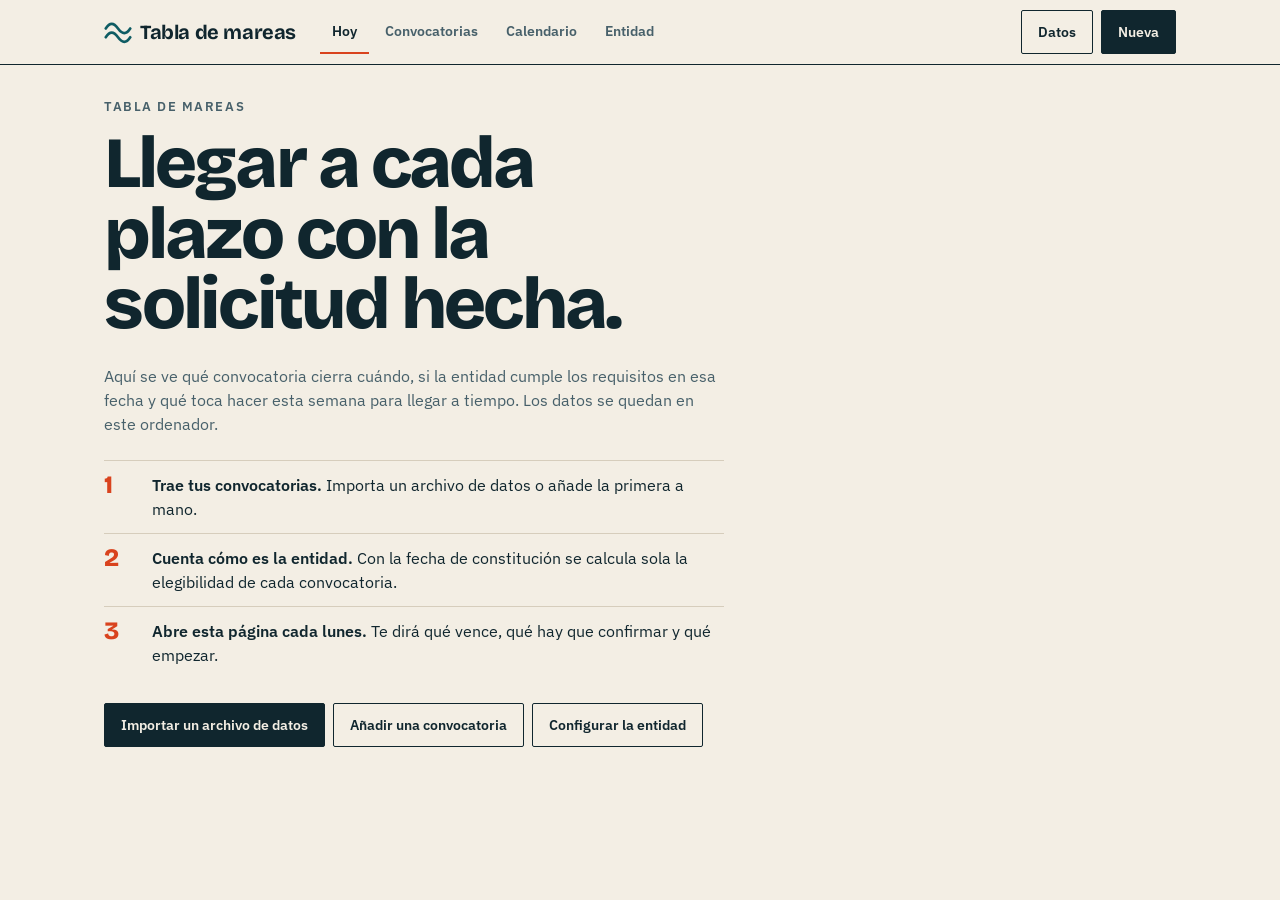
==== index.html @ 4387c2e4 "Tabla de mareas: radar y preparación de convocatorias App de un solo archivo, sin conexión y con dat" ====
<!doctype html>
<html lang="es">
<head>
<meta charset="utf-8">
<meta name="viewport" content="width=device-width, initial-scale=1">
<meta name="color-scheme" content="light dark">
<title>Tabla de mareas · convocatorias</title>
<meta name="description" content="Radar y preparación de convocatorias. Funciona sin conexión y guarda los datos en este ordenador.">
<link rel="icon" href="data:image/svg+xml,%3Csvg xmlns='http://www.w3.org/2000/svg' viewBox='0 0 32 32'%3E%3Crect width='32' height='32' fill='%230e5c63'/%3E%3Cpath d='M3 18c4-8 8-8 13 0s9 8 13 0' fill='none' stroke='%23f3eee4' stroke-width='3.5' stroke-linecap='round'/%3E%3C/svg%3E">
<style>
@font-face{font-family:"Bricolage Grotesque";font-style:normal;font-weight:200 800;font-display:swap;src:url([data-uri]) format("woff2-variations");}
@font-face{font-family:"IBM Plex Sans";font-style:normal;font-weight:400;font-display:swap;src:url([data-uri]) format("woff2");}
@font-face{font-family:"IBM Plex Sans";font-style:normal;font-weight:600;font-display:swap;src:url([data-uri]) format("woff2");}
/* Tabla de mareas — sistema visual
   Idea: un almanaque náutico. Papel cálido, tinta marina, filetes finos,
   cifras grandes y un único acento de señal para lo urgente. */

:root {
  --papel: #f3eee4;
  --superficie: #fbf8f2;
  --tinta: #10262e;
  --tinta-2: #47606a;
  --filete: #d6cdbc;
  --mar: #0e5c63;
  --mar-suave: #d3e5e1;
  --senal: #d9431e;
  --senal-tinta: #b0320f;
  --senal-suave: #f8ddd3;
  --ok: #1d6b45;

  --f-titulo: "Bricolage Grotesque", "Arial Narrow", system-ui, sans-serif;
  --f-texto: "IBM Plex Sans", system-ui, -apple-system, "Segoe UI", sans-serif;

  /* escala modular 1,25 */
  --t-1: 0.8rem;
  --t0: 1rem;
  --t1: 1.25rem;
  --t2: 1.563rem;
  --t3: 1.953rem;
  --t4: 2.441rem;

  /* espaciado en base 4 */
  --e1: 4px; --e2: 8px; --e3: 12px; --e4: 16px; --e5: 24px; --e6: 32px; --e7: 48px; --e8: 64px;
  --radio: 2px;
  --ancho: 1120px;
}

@media (prefers-color-scheme: dark) {
  :root {
    --papel: #0b1a20;
    --superficie: #11252c;
    --tinta: #ede7da;
    --tinta-2: #9db0b5;
    --filete: #25414a;
    --mar: #62c6bf;
    --mar-suave: #163a40;
    --senal: #ff7a52;
    --senal-tinta: #ff9374;
    --senal-suave: #44201a;
    --ok: #7fd3a4;
  }
}

*, *::before, *::after { box-sizing: border-box; }
html { -webkit-text-size-adjust: 100%; }
body {
  margin: 0;
  background: var(--papel);
  color: var(--tinta);
  font: 400 var(--t0)/1.5 var(--f-texto);
  font-variant-numeric: tabular-nums;
}
h1, h2, h3, p, ul, ol, dl, dd, figure { margin: 0; }
ul, ol { padding: 0; list-style: none; }
a { color: inherit; }
button, input, select, textarea { font: inherit; color: inherit; }
:focus-visible { outline: 2px solid var(--mar); outline-offset: 2px; }
[hidden] { display: none !important; }
.sr { position: absolute; width: 1px; height: 1px; overflow: hidden; clip-path: inset(50%); white-space: nowrap; }

.skip { position: absolute; left: -999px; top: 0; background: var(--tinta); color: var(--papel); padding: var(--e2) var(--e4); z-index: 10; }
.skip:focus { left: var(--e2); top: var(--e2); }

/* ───── Cabecera ───── */
.top {
  position: sticky; top: 0; z-index: 5;
  background: var(--papel);
  border-bottom: 1px solid var(--tinta);
}
.top-in {
  max-width: var(--ancho); margin: 0 auto; padding: 0 var(--e5);
  display: flex; align-items: center; gap: var(--e5); min-height: 64px;
}
.marca { display: flex; align-items: center; gap: var(--e2); text-decoration: none; font: 700 var(--t1)/1 var(--f-titulo); letter-spacing: -0.02em; white-space: nowrap; }
.marca svg { width: 28px; height: 28px; color: var(--mar); flex: none; }
.top nav { display: flex; gap: var(--e1); flex: 1; overflow-x: auto; scrollbar-width: none; }
.top nav::-webkit-scrollbar { display: none; }
.top nav a {
  text-decoration: none; padding: 0 var(--e3); min-height: 44px; display: flex; align-items: center;
  font-weight: 600; font-size: 0.9rem; color: var(--tinta-2); border-bottom: 3px solid transparent; margin-bottom: -1px; white-space: nowrap;
}
.top nav a:hover { color: var(--tinta); }
.top nav a[aria-current="page"] { color: var(--tinta); border-bottom-color: var(--senal); }
.acciones { display: flex; gap: var(--e2); }

.btn {
  min-height: 44px; padding: 0 var(--e4); border: 1px solid var(--tinta); border-radius: var(--radio);
  background: transparent; font-weight: 600; font-size: 0.9rem; cursor: pointer; white-space: nowrap;
  display: inline-flex; align-items: center; justify-content: center; gap: var(--e2); text-decoration: none;
}
.btn:active { transform: translateY(1px); }
.btn.primario { background: var(--tinta); color: var(--papel); }
.btn.peligro { border-color: var(--senal-tinta); color: var(--senal-tinta); }
@media (hover: hover) {
  .btn:hover { background: var(--tinta); color: var(--papel); }
  .btn.primario:hover { background: var(--mar); border-color: var(--mar); color: var(--papel); }
  .btn.peligro:hover { background: var(--senal-tinta); color: var(--papel); }
  .btn.enlace:hover { background: none; color: var(--mar); }
}
.btn.mini { min-height: 36px; padding: 0 var(--e3); font-size: var(--t-1); }
.btn.enlace { border: 0; padding: 0; min-height: 0; text-decoration: underline; text-underline-offset: 3px; font-weight: 600; }

main { max-width: var(--ancho); margin: 0 auto; padding: var(--e6) var(--e5) var(--e8); }
main:focus { outline: none; }

.ante { font-size: var(--t-1); font-weight: 600; text-transform: uppercase; letter-spacing: 0.12em; color: var(--tinta-2); }
.titulo-vista { font: 800 var(--t4)/1.05 var(--f-titulo); letter-spacing: -0.03em; }
.cab-vista { display: flex; align-items: end; justify-content: space-between; gap: var(--e5); flex-wrap: wrap; margin-bottom: var(--e5); }
.sub { color: var(--tinta-2); max-width: 62ch; }
.seccion { margin-top: var(--e7); }
.seccion > h2 {
  font: 700 var(--t1)/1.2 var(--f-titulo); letter-spacing: -0.01em;
  padding-bottom: var(--e2); border-bottom: 1px solid var(--tinta); margin-bottom: var(--e4);
  display: flex; justify-content: space-between; align-items: baseline; gap: var(--e4);
}
.seccion > h2 small { font: 400 var(--t-1)/1.2 var(--f-texto); color: var(--tinta-2); letter-spacing: 0; }

/* ───── Hoy: el próximo plazo manda ───── */
.proximo {
  display: grid; grid-template-columns: auto 1fr; gap: var(--e6); align-items: end;
  padding-bottom: var(--e6); border-bottom: 1px solid var(--tinta);
}
.proximo .cifra {
  font: 800 clamp(6.5rem, 22vw, 15rem)/0.78 var(--f-titulo); letter-spacing: -0.06em; color: var(--senal);
  margin-left: -0.04em;
}
.proximo .cifra small { display: block; font: 600 var(--t-1)/1 var(--f-texto); letter-spacing: 0.12em; text-transform: uppercase; color: var(--tinta); margin: var(--e4) 0 0 0.3em; }
.proximo h1 { font: 700 var(--t3)/1.1 var(--f-titulo); letter-spacing: -0.025em; margin: var(--e2) 0 var(--e3); max-width: 22ch; text-wrap: balance; }
.proximo .datos { display: flex; flex-wrap: wrap; gap: var(--e2) var(--e5); color: var(--tinta-2); margin-bottom: var(--e4); }
.proximo .datos b { color: var(--tinta); font-weight: 600; }

.cifras { display: grid; grid-template-columns: repeat(4, 1fr); border-bottom: 1px solid var(--filete); }
.cifras div { padding: var(--e4) var(--e4) var(--e4) 0; border-left: 1px solid var(--filete); padding-left: var(--e4); }
.cifras div:first-child { border-left: 0; padding-left: 0; }
.cifras dt { font-size: var(--t-1); font-weight: 600; text-transform: uppercase; letter-spacing: 0.1em; color: var(--tinta-2); }
.cifras dd { font: 700 var(--t3)/1.1 var(--f-titulo); letter-spacing: -0.02em; margin-top: var(--e1); }
.cifras dd small { font: 400 var(--t-1)/1 var(--f-texto); color: var(--tinta-2); letter-spacing: 0; }

/* agenda */
.agenda li { display: grid; grid-template-columns: 88px 1fr auto; gap: var(--e4); align-items: center; padding: var(--e3) 0; border-bottom: 1px solid var(--filete); }
.agenda .cuando { font-weight: 600; font-size: 0.9rem; }
.agenda .cuando small { display: block; font-weight: 400; font-size: var(--t-1); color: var(--tinta-2); }
.agenda .que strong { display: block; font-weight: 600; }
.agenda .que span { color: var(--tinta-2); font-size: 0.9rem; }
.agenda li.urgente .cuando, .agenda li.urgente .que strong { color: var(--senal-tinta); }
.agenda label.hecho { display: flex; align-items: center; gap: var(--e2); min-height: 44px; cursor: pointer; font-size: var(--t-1); color: var(--tinta-2); }
.vacio { padding: var(--e5) 0; color: var(--tinta-2); border-bottom: 1px solid var(--filete); }

input[type="checkbox"] { width: 20px; height: 20px; accent-color: var(--mar); flex: none; margin: 0; }

/* ───── Lista de convocatorias ───── */
.filtros { display: flex; flex-wrap: wrap; gap: var(--e2); align-items: center; margin-bottom: var(--e4); }
.pestanas { display: flex; flex-wrap: wrap; border: 1px solid var(--tinta); border-radius: var(--radio); overflow: hidden; }
.pestanas button { border: 0; border-left: 1px solid var(--tinta); background: transparent; min-height: 44px; padding: 0 var(--e3); font-weight: 600; font-size: 0.9rem; cursor: pointer; }
.pestanas button:first-child { border-left: 0; }
.pestanas button[aria-pressed="true"] { background: var(--tinta); color: var(--papel); }
.pestanas button span { font-weight: 400; opacity: 0.7; margin-left: var(--e1); }
.campo, select, input[type="text"], input[type="search"], input[type="date"], input[type="number"], input[type="url"], textarea {
  min-height: 44px; padding: var(--e2) var(--e3); border: 1px solid var(--tinta-2); border-radius: var(--radio);
  background: var(--superficie); width: 100%;
}
textarea { min-height: 120px; resize: vertical; line-height: 1.5; }
.filtros select, .filtros input { width: auto; flex: 0 1 200px; }
.filtros input[type="search"] { flex: 1 1 200px; }

.lista > li {
  display: grid; grid-template-columns: minmax(0, 1fr) auto 168px; gap: var(--e4); align-items: center;
  border-bottom: 1px solid var(--filete); padding: var(--e3) 0;
}
.lista > li:first-child { border-top: 1px solid var(--tinta); }
.lista .abrir { all: unset; box-sizing: border-box; cursor: pointer; display: grid; grid-template-columns: 96px minmax(0, 1fr); gap: var(--e4); align-items: center; min-height: 44px; }
.lista .abrir:focus-visible { outline: 2px solid var(--mar); outline-offset: 4px; }
.lista .abrir:hover .nombre { color: var(--mar); }
.dia { font: 800 var(--t3)/0.95 var(--f-titulo); letter-spacing: -0.03em; }
.dia small { display: block; font: 600 var(--t-1)/1.3 var(--f-texto); letter-spacing: 0.06em; text-transform: uppercase; color: var(--tinta-2); margin-top: var(--e1); }
.dia.estimada { color: var(--tinta-2); }
.dia.sin { font: 400 0.9rem/1.3 var(--f-texto); color: var(--tinta-2); letter-spacing: 0; }
.nombre { font-weight: 600; display: block; }
.meta { color: var(--tinta-2); font-size: 0.9rem; display: block; }
.marcas { display: flex; flex-wrap: wrap; gap: var(--e1) var(--e2); margin-top: var(--e1); }
.marca-e { font-size: var(--t-1); font-weight: 600; padding: 1px var(--e2); border: 1px solid currentColor; border-radius: var(--radio); white-space: nowrap; }
.lista .marca-e { white-space: normal; overflow-wrap: anywhere; }
.lista .marca-e.dias { white-space: nowrap; }
.marca-e.si { color: var(--ok); }
.marca-e.no { color: var(--senal-tinta); background: var(--senal-suave); border-color: transparent; }
.marca-e.duda { color: var(--tinta-2); border-style: dashed; }
.marca-e.dias { color: var(--tinta); }
.marca-e.dias.cerca { color: var(--senal-tinta); }
.encaje { display: flex; gap: 3px; }
.encaje i { width: 9px; height: 9px; border-radius: 50%; border: 1px solid var(--mar); }
.encaje i.on { background: var(--mar); }

/* ───── Calendario ───── */
.marea { position: relative; margin-bottom: var(--e2); }
.marea svg { display: block; width: 100%; height: 120px; overflow: visible; }
.marea .area { fill: var(--mar-suave); }
.marea .n { position: absolute; transform: translate(-50%, -125%); font-size: var(--t-1); font-weight: 600; }
.pista .hito-etq { color: var(--tinta); font-weight: 600; padding-left: var(--e1); }
.pista .hito-etq.izq { transform: translate(-100%, -50%); padding: 0 var(--e1) 0 0; }
.marea .linea { fill: none; stroke: var(--mar); stroke-width: 2; vector-effect: non-scaling-stroke; }
.crono-desliza { overflow-x: auto; }
.crono { min-width: 880px; }
.crono-fila { display: grid; grid-template-columns: 240px 1fr; align-items: center; border-bottom: 1px solid var(--filete); min-height: 44px; }
.crono-fila .etq { all: unset; cursor: pointer; font-size: 0.9rem; font-weight: 600; padding: var(--e2) var(--e3) var(--e2) 0; line-height: 1.25; min-width: 0; }
.crono-fila .etq span { display: -webkit-box; -webkit-line-clamp: 2; -webkit-box-orient: vertical; overflow: hidden; }
.crono-fila .etq:hover { color: var(--mar); }
.crono-fila .etq:focus-visible { outline: 2px solid var(--mar); }
.pista { position: relative; height: 44px; }
.pista .prep, .pista .ventana { position: absolute; top: 50%; height: 12px; transform: translateY(-50%); }
.pista .prep { background: repeating-linear-gradient(135deg, var(--filete) 0 2px, transparent 2px 6px); }
.pista .ventana { background: var(--mar); border-radius: var(--radio); min-width: 4px; }
.pista .ventana.estimada { background: transparent; border: 1.5px dashed var(--mar); }
.pista .cierre { position: absolute; top: 50%; width: 12px; height: 12px; transform: translate(-50%, -50%) rotate(45deg); background: var(--senal); }
.pista .cierre.estimada { background: var(--papel); border: 2px solid var(--senal); }
.pista .rot { position: absolute; top: 50%; transform: translateY(-50%); font-size: var(--t-1); color: var(--tinta-2); white-space: nowrap; padding-left: var(--e3); }
.crono-cab { display: grid; grid-template-columns: 240px 1fr; border-bottom: 1px solid var(--tinta); }
.meses { position: relative; height: 32px; }
.meses span { position: absolute; top: 0; bottom: 0; border-left: 1px solid var(--filete); padding-left: var(--e1); font-size: var(--t-1); font-weight: 600; text-transform: uppercase; letter-spacing: 0.08em; color: var(--tinta-2); display: flex; align-items: center; }
.meses span.anio { color: var(--tinta); }
.crono-cuerpo { position: relative; }
.guia { position: absolute; top: 0; bottom: 0; width: 0; border-left: 1px solid var(--filete); pointer-events: none; }
.guia.hoy { border-left: 2px solid var(--senal); z-index: 1; }
.guia.hito { border-left: 1.5px dotted var(--tinta); }
.guias { position: absolute; top: 0; bottom: 0; left: 240px; right: 0; pointer-events: none; }
.leyenda { display: flex; flex-wrap: wrap; gap: var(--e2) var(--e5); font-size: var(--t-1); color: var(--tinta-2); margin-top: var(--e4); }
.leyenda span { display: inline-flex; align-items: center; gap: var(--e2); }
.leyenda i { display: inline-block; }
.leyenda .l-ventana { width: 24px; height: 10px; background: var(--mar); }
.leyenda .l-estimada { width: 24px; height: 10px; border: 1.5px dashed var(--mar); }
.leyenda .l-prep { width: 24px; height: 10px; background: repeating-linear-gradient(135deg, var(--tinta-2) 0 2px, transparent 2px 6px); }
.leyenda .l-cierre { width: 10px; height: 10px; background: var(--senal); transform: rotate(45deg); }
.leyenda .l-hoy { width: 0; height: 14px; border-left: 2px solid var(--senal); }
.leyenda .l-hito { width: 0; height: 14px; border-left: 1.5px dotted var(--tinta); }

/* ───── Entidad ───── */
.rejilla { display: grid; grid-template-columns: repeat(12, 1fr); gap: var(--e4) var(--e5); }
.c3 { grid-column: span 3; } .c4 { grid-column: span 4; } .c6 { grid-column: span 6; } .c8 { grid-column: span 8; } .c12 { grid-column: span 12; }
label.etq, .etq-g { display: block; font-size: var(--t-1); font-weight: 600; letter-spacing: 0.04em; margin-bottom: var(--e1); }
.ayuda { font-size: var(--t-1); color: var(--tinta-2); margin-top: var(--e1); }
.casilla { display: flex; align-items: center; gap: var(--e2); min-height: 44px; cursor: pointer; }
.hitos li { display: grid; grid-template-columns: 128px 1fr; gap: var(--e4); padding: var(--e3) 0; border-bottom: 1px solid var(--filete); }
.hitos .cuando { font: 700 var(--t1)/1.1 var(--f-titulo); letter-spacing: -0.01em; }
.hitos .cuando small { display: block; font: 400 var(--t-1)/1.4 var(--f-texto); color: var(--tinta-2); letter-spacing: 0; }
.hitos li.hecho .cuando { color: var(--ok); }
.hitos .desbloquea { color: var(--tinta-2); font-size: 0.9rem; margin-top: var(--e1); }
.hitos .desbloquea button { all: unset; cursor: pointer; text-decoration: underline; text-underline-offset: 3px; color: var(--tinta); }
.tabla { width: 100%; border-collapse: collapse; }
.tabla th { text-align: left; font-size: var(--t-1); font-weight: 600; text-transform: uppercase; letter-spacing: 0.08em; color: var(--tinta-2); padding: var(--e2) var(--e3) var(--e2) 0; border-bottom: 1px solid var(--tinta); }
.tabla td { padding: var(--e2) var(--e3) var(--e2) 0; border-bottom: 1px solid var(--filete); vertical-align: middle; }
.tabla td:last-child, .tabla th:last-child { padding-right: 0; }
.tabla input, .tabla select { min-width: 0; }
.quitar { all: unset; cursor: pointer; width: 44px; height: 44px; display: grid; place-items: center; color: var(--tinta-2); font-size: var(--t1); line-height: 1; }
.quitar:hover { color: var(--senal-tinta); }
.quitar:focus-visible { outline: 2px solid var(--mar); }

/* ───── Diálogos ───── */
dialog {
  border: 1px solid var(--tinta); border-radius: var(--radio); background: var(--papel); color: var(--tinta);
  padding: 0; width: min(760px, calc(100vw - 24px)); max-height: calc(100dvh - 24px);
}
dialog::backdrop { background: rgb(16 38 46 / 0.55); }
.dlg { display: flex; flex-direction: column; max-height: calc(100dvh - 26px); }
.dlg-cab { display: flex; justify-content: space-between; align-items: center; gap: var(--e4); padding: var(--e4) var(--e5); border-bottom: 1px solid var(--tinta); }
.dlg-cab h2 { font: 700 var(--t2)/1.1 var(--f-titulo); letter-spacing: -0.02em; }
.dlg-cuerpo { padding: var(--e5); overflow-y: auto; }
.dlg-pie { display: flex; justify-content: space-between; gap: var(--e3); padding: var(--e4) var(--e5); border-top: 1px solid var(--tinta); flex-wrap: wrap; }
.dlg-pie .der { display: flex; gap: var(--e2); margin-left: auto; }
fieldset { border: 0; padding: 0; margin: 0 0 var(--e6); min-width: 0; }
legend { font: 700 var(--t1)/1.2 var(--f-titulo); padding: 0 0 var(--e2); margin-bottom: var(--e4); border-bottom: 1px solid var(--filete); width: 100%; }
.aviso { padding: var(--e3) var(--e4); border-left: 3px solid var(--mar); background: var(--mar-suave); font-size: 0.9rem; margin-bottom: var(--e4); }
.aviso.no { border-color: var(--senal); background: var(--senal-suave); }
.tareas li { display: grid; grid-template-columns: 28px 1fr 150px 44px; gap: var(--e2); align-items: center; padding: var(--e1) 0; border-bottom: 1px solid var(--filete); }
.tareas li.hecha input[type="text"] { text-decoration: line-through; color: var(--tinta-2); }
.tareas input[type="text"], .tareas input[type="date"] { border-color: transparent; background: transparent; padding-left: var(--e1); }
.tareas input:hover, .tareas input:focus { border-color: var(--tinta-2); background: var(--superficie); }
.fila-btn { display: flex; flex-wrap: wrap; gap: var(--e2); margin-top: var(--e3); }
.registros-check { display: grid; grid-template-columns: repeat(2, 1fr); gap: 0 var(--e5); }

#toast {
  position: fixed; left: 50%; bottom: var(--e5); transform: translate(-50%, 20px); opacity: 0; pointer-events: none;
  background: var(--tinta); color: var(--papel); padding: var(--e3) var(--e4); border-radius: var(--radio); font-weight: 600; font-size: 0.9rem;
  transition: opacity 0.2s, transform 0.2s; max-width: calc(100vw - 32px); z-index: 20;
}
#toast.ver { opacity: 1; transform: translate(-50%, 0); }

/* bienvenida */
.bienvenida { max-width: 62ch; }
.bienvenida h1 { font: 800 clamp(2.4rem, 8vw, 4.5rem)/0.98 var(--f-titulo); letter-spacing: -0.04em; margin: var(--e3) 0 var(--e5); text-wrap: balance; }
.bienvenida ol { counter-reset: paso; margin: var(--e5) 0; }
.bienvenida ol li { counter-increment: paso; display: grid; grid-template-columns: 48px 1fr; padding: var(--e3) 0; border-top: 1px solid var(--filete); }
.bienvenida ol li::before { content: counter(paso); font: 800 var(--t2)/1 var(--f-titulo); color: var(--senal); }

/* ───── Pantallas pequeñas ───── */
@media (max-width: 760px) {
  .top-in { flex-wrap: wrap; gap: 0 var(--e3); padding: var(--e2) var(--e4) 0; }
  .marca { flex: 1; min-height: 44px; }
  .top nav { order: 3; flex: 1 0 100%; margin: 0 calc(var(--e4) * -1); padding: 0 var(--e2); }
  .acciones .btn { padding: 0 var(--e3); }
  main { padding: var(--e5) var(--e4) var(--e8); }
  .titulo-vista { font-size: var(--t3); }
  .pestanas { flex-wrap: nowrap; overflow-x: auto; max-width: 100%; scrollbar-width: none; }
  .pestanas button { flex: none; }
  .espaciador { display: none; }
  .proximo { grid-template-columns: 1fr; gap: var(--e4); }
  .cifras { grid-template-columns: repeat(2, 1fr); }
  .cifras div:nth-child(3) { border-left: 0; padding-left: 0; }
  .cifras div:nth-child(-n+2) { border-bottom: 1px solid var(--filete); }
  .agenda li { grid-template-columns: 72px 1fr; }
  .agenda li > :nth-child(3) { grid-column: 2; }
  .lista > li { grid-template-columns: minmax(0, 1fr) 168px; row-gap: var(--e2); }
  .lista .abrir { grid-column: 1 / -1; grid-template-columns: 64px minmax(0, 1fr); gap: var(--e3); align-items: start; }
  .lista > li > .encaje { grid-column: 1; margin-left: 76px; }
  .lista > li > select { grid-column: 2; }
  .dia { font-size: var(--t2); }
  .c3, .c4, .c6, .c8 { grid-column: span 12; }
  .hitos li { grid-template-columns: 96px 1fr; }
  .tareas li { grid-template-columns: 28px 1fr 44px; }
  .tareas li input[type="date"] { grid-column: 2; grid-row: 2; }
  .registros-check { grid-template-columns: 1fr; }
  .dlg-cuerpo, .dlg-cab, .dlg-pie { padding-left: var(--e4); padding-right: var(--e4); }
  .tabla.apilar thead { display: none; }
  .tabla.apilar tr { display: grid; grid-template-columns: 1fr 44px; gap: var(--e1) var(--e2); padding: var(--e3) 0; border-bottom: 1px solid var(--filete); }
  .tabla.apilar td { border: 0; padding: 0; grid-column: 1; }
  .tabla.apilar td.acc { grid-column: 2; grid-row: 1; }
  .crono-fila, .crono-cab { grid-template-columns: 160px 1fr; }
  .guias { left: 160px; }
}

@media (prefers-reduced-motion: reduce) { * { transition: none !important; } }
@media print {
  .top, .acciones, .filtros, #toast { display: none; }
  body { background: #fff; }
}

</style>
</head>
<body>
<a class="skip" href="#main">Saltar al contenido</a>

<header class="top">
  <div class="top-in">
    <a class="marca" href="#hoy" aria-label="Tabla de mareas, ir a Hoy">
      <svg viewBox="0 0 32 32" aria-hidden="true"><path d="M2 12c4.5-7 9-7 14 0s9.5 7 14 0M2 22c4.5-7 9-7 14 0s9.5 7 14 0" fill="none" stroke="currentColor" stroke-width="3" stroke-linecap="round"/></svg>
      <span>Tabla de mareas</span>
    </a>
    <nav aria-label="Secciones">
      <a href="#hoy">Hoy</a>
      <a href="#convocatorias">Convocatorias</a>
      <a href="#calendario">Calendario</a>
      <a href="#entidad">Entidad</a>
    </nav>
    <div class="acciones">
      <button type="button" class="btn" data-accion="datos">Datos</button>
      <button type="button" class="btn primario" data-accion="nueva">Nueva</button>
    </div>
  </div>
</header>

<main id="main" tabindex="-1"></main>

<dialog id="dlg-conv" aria-labelledby="dlg-conv-t">
  <div class="dlg">
    <div class="dlg-cab">
      <h2 id="dlg-conv-t">Convocatoria</h2>
      <button type="button" class="btn mini" data-cerrar="dlg-conv">Cerrar</button>
    </div>
    <div class="dlg-cuerpo"><form id="form-conv" novalidate></form></div>
    <div class="dlg-pie">
      <button type="button" class="btn peligro" id="btn-borrar-conv" data-accion="borrar-conv">Eliminar</button>
      <div class="der">
        <button type="button" class="btn" data-cerrar="dlg-conv">Cancelar</button>
        <button type="submit" class="btn primario" form="form-conv">Guardar</button>
      </div>
    </div>
  </div>
</dialog>

<dialog id="dlg-datos" aria-labelledby="dlg-datos-t">
  <div class="dlg">
    <div class="dlg-cab">
      <h2 id="dlg-datos-t">Datos</h2>
      <button type="button" class="btn mini" data-cerrar="dlg-datos">Cerrar</button>
    </div>
    <div class="dlg-cuerpo">
      <p class="aviso" id="datos-estado"></p>

      <fieldset><legend>Copia de seguridad</legend>
        <p class="sub">Los datos viven solo en este navegador. Descarga una copia cada semana y guárdala en la carpeta compartida: sirve de respaldo y para que otra persona del equipo abra lo mismo en su ordenador.</p>
        <div class="fila-btn"><button type="button" class="btn primario" data-accion="exportar">Descargar copia (.json)</button></div>
      </fieldset>

      <fieldset><legend>Importar</legend>
        <label class="casilla"><input type="radio" name="modo" value="fusionar" checked> Fusionar: añade las nuevas y actualiza las que ya existen, sin tocar sus tareas</label>
        <label class="casilla"><input type="radio" name="modo" value="reemplazar"> Reemplazar todo por el contenido del archivo</label>
        <div style="margin-top:var(--e3)">
          <label class="etq" for="datos-archivo">Desde un archivo .json</label>
          <input type="file" id="datos-archivo" accept=".json,application/json" class="campo">
        </div>
        <div style="margin-top:var(--e4)">
          <label class="etq" for="datos-texto">O pega aquí el JSON (por ejemplo, el que prepare Claude tras la búsqueda semanal)</label>
          <textarea id="datos-texto" rows="4" spellcheck="false"></textarea>
        </div>
        <div class="fila-btn"><button type="button" class="btn" data-accion="importar-texto">Importar el texto pegado</button></div>
      </fieldset>

      <fieldset><legend>Calendario</legend>
        <p class="sub">Descarga los cierres, el inicio de cada preparación y las tareas con fecha en un archivo .ics para Google Calendar, Outlook o el calendario del móvil.</p>
        <div class="fila-btn"><button type="button" class="btn" data-accion="ics">Descargar plazos (.ics)</button></div>
      </fieldset>

      <fieldset style="margin-bottom:0"><legend>Empezar de cero</legend>
        <div class="fila-btn"><button type="button" class="btn peligro" data-accion="borrar-todo">Borrar todos los datos de este navegador</button></div>
      </fieldset>
    </div>
  </div>
</dialog>

<div id="toast" role="status" aria-live="polite"></div>

<script>
'use strict';
/* Tabla de mareas — radar y preparación de convocatorias.
   Sin dependencias ni servidor: los datos viven en el navegador (localStorage)
   y se comparten exportando un archivo .json. */

const CLAVE = 'tabla-de-mareas-v1';

const ESTADOS = [
  { id: 'Detectada', fase: 'activa' },
  { id: 'En estudio', fase: 'activa' },
  { id: 'Aún no abierta', fase: 'activa' },
  { id: 'En preparación', fase: 'activa' },
  { id: 'Presentada', fase: 'presentada' },
  { id: 'Concedida', fase: 'resuelta' },
  { id: 'En ejecución', fase: 'resuelta' },
  { id: 'Justificada', fase: 'resuelta' },
  { id: 'Denegada', fase: 'resuelta' },
  { id: 'Cerrada', fase: 'resuelta' },
  { id: 'Descartada', fase: 'descartada' },
];
const FASES = [
  ['activa', 'En curso'], ['presentada', 'Presentadas'], ['resuelta', 'Resueltas'],
  ['descartada', 'Descartadas'], ['todas', 'Todas'],
];
const AMBITOS = ['Europa', 'Estatal', 'Cataluña', 'Tarragona local', 'Fundación / premio', 'Latinoamérica', 'Otro'];
const ROLES = ['', 'líder', 'socia', 'no aplica'];
const ESTADOS_REG = ['hecho', 'en trámite', 'pendiente', 'sin confirmar'];

const REGISTROS_BASE = [
  { id: 'reg-asociaciones', nombre: 'Registre d\'Associacions de la Generalitat' },
  { id: 'municipal', nombre: 'Registre Municipal d\'Entitats' },
  { id: 'cens-juvenils', nombre: 'Cens d\'entitats juvenils' },
  { id: 'cens-voluntariat', nombre: 'Cens d\'entitats del voluntariat' },
  { id: 'pic', nombre: 'PIC (EU Funding & Tenders Portal)' },
  { id: 'oid', nombre: 'OID de Erasmus+' },
  { id: 'eyf', nombre: 'Base de datos de la Fundación Europea de la Juventud' },
  { id: 'ongd-aecid', nombre: 'Registro de ONGD de la AECID' },
  { id: 'ongd-accd', nombre: 'Registre d\'ONGD de la cooperació catalana (ACCD)' },
];
const DOCS_BASE = [
  'NIF de la entidad', 'Estatutos sellados por el registro', 'Acta fundacional',
  'Certificado de inscripción en el registro de asociaciones', 'Certificado de la junta vigente y representante legal',
  'Certificado digital de representante', 'Certificado de estar al corriente con la AEAT',
  'Certificado de estar al corriente con la Seguridad Social', 'Certificado de estar al corriente con la Agència Tributària de Catalunya',
  'Certificado de titularidad bancaria', 'Cuentas anuales aprobadas', 'Memoria de actividades',
  'Seguro de responsabilidad civil y de voluntariado', 'Protocolo contra el acoso y plan de igualdad',
].map((nombre, i) => ({ id: 'doc-' + (i + 1), nombre }));

const PLAN_BASE = [
  [42, 'Leer las bases completas y decidir si nos presentamos'],
  [35, 'Confirmar socios, cartas de apoyo y cofinanciación'],
  [28, 'Primer borrador de la memoria técnica'],
  [21, 'Presupuesto detallado y justificado'],
  [14, 'Reunir la documentación de la entidad y los certificados al corriente'],
  [7, 'Revisión cruzada: repasar los criterios de valoración uno a uno'],
  [2, 'Presentar en la plataforma (no esperar al último día)'],
];

/* ───────── utilidades ───────── */
const $ = (s, r = document) => r.querySelector(s);
const $$ = (s, r = document) => [...r.querySelectorAll(s)];
const esc = s => String(s ?? '').replace(/[&<>"']/g, c => ({ '&': '&amp;', '<': '&lt;', '>': '&gt;', '"': '&quot;', "'": '&#39;' }[c]));
const uid = () => Math.random().toString(36).slice(2, 10) + Date.now().toString(36).slice(-4);
const num = v => (v === '' || v == null || isNaN(+v)) ? null : +v;
const acota = (n, a, b) => Math.min(b, Math.max(a, n));
const fechaOK = s => (typeof s === 'string' && /^\d{4}-\d{2}-\d{2}$/.test(s)) ? s : '';
const urlOK = u => /^https?:\/\//i.test(String(u || '').trim()) ? String(u).trim() : '';
const faseDe = estado => (ESTADOS.find(e => e.id === estado) || ESTADOS[0]).fase;

const p2 = n => String(n).padStart(2, '0');
const iso = d => `${d.getFullYear()}-${p2(d.getMonth() + 1)}-${p2(d.getDate())}`;
const fecha = s => { const [y, m, d] = s.split('-').map(Number); return new Date(y, m - 1, d); };
const HOY_FIJO = fechaOK(new URLSearchParams(location.search).get('hoy') || '');
const hoy = () => HOY_FIJO || iso(new Date());
const dias = (a, b) => Math.round((fecha(b) - fecha(a)) / 864e5);
const masDias = (s, n) => { const d = fecha(s); d.setDate(d.getDate() + n); return iso(d); };
const masMeses = (s, n) => {
  const d = fecha(s), dia = d.getDate();
  d.setDate(1); d.setMonth(d.getMonth() + n);
  d.setDate(Math.min(dia, new Date(d.getFullYear(), d.getMonth() + 1, 0).getDate()));
  return iso(d);
};
const MES = ['ene', 'feb', 'mar', 'abr', 'may', 'jun', 'jul', 'ago', 'sep', 'oct', 'nov', 'dic'];
const f = s => { if (!s) return ''; const d = fecha(s); return `${d.getDate()} ${MES[d.getMonth()]} ${d.getFullYear()}`; };
const fCorta = s => { const d = fecha(s); return `${d.getDate()} ${MES[d.getMonth()]}`; };
const eur = n => n == null ? '—' : new Intl.NumberFormat('es-ES', { maximumFractionDigits: 0 }).format(n) + ' €';
const plural = (n, uno, varios) => `${n} ${n === 1 ? uno : varios}`;

/* ───────── datos ───────── */
function normConv(c) {
  c = c || {};
  return {
    id: c.id || uid(),
    idExterno: c.idExterno ? String(c.idExterno) : '',
    nombre: String(c.nombre || '').trim(),
    financiador: c.financiador || '',
    ambito: c.ambito || '',
    estado: ESTADOS.some(e => e.id === c.estado) ? c.estado : 'Detectada',
    rol: ROLES.includes(c.rol) ? c.rol : '',
    apertura: fechaOK(c.apertura),
    plazo: fechaOK(c.plazo),
    plazoHora: c.plazoHora || '',
    plazoConfirmado: c.plazoConfirmado !== false,
    resolucion: fechaOK(c.resolucion),
    importeTexto: c.importeTexto || '',
    importeSolicitado: num(c.importeSolicitado),
    importeConcedido: num(c.importeConcedido),
    cofinanciacion: num(c.cofinanciacion),
    encaje: acota(parseInt(c.encaje, 10) || 0, 0, 5),
    reqAntiguedadMeses: Math.max(0, num(c.reqAntiguedadMeses) || 0),
    reqEjercicios: Math.max(0, num(c.reqEjercicios) || 0),
    reqUtilidadPublica: !!c.reqUtilidadPublica,
    reqRegistros: Array.isArray(c.reqRegistros) ? c.reqRegistros.map(String) : [],
    reqVerificado: !!c.reqVerificado,
    semanasPrep: acota(num(c.semanasPrep) || 6, 1, 52),
    notas: c.notas || '',
    enlace: c.enlace || '',
    carpeta: c.carpeta || '',
    motivo: c.motivo || '',
    aprendizaje: c.aprendizaje || '',
    revisado: fechaOK(c.revisado),
    tareas: (Array.isArray(c.tareas) ? c.tareas : []).map(t => ({
      id: t.id || uid(), texto: String(t.texto || ''), fecha: fechaOK(t.fecha), hecha: !!t.hecha,
    })),
  };
}

function normalizar(d) {
  d = d && typeof d === 'object' ? d : {};
  const e = d.entidad || {};
  return {
    version: 1,
    entidad: {
      nombre: e.nombre || '',
      constitucion: fechaOK(e.constitucion),
      constitucionAprox: !!e.constitucionAprox,
      ejercicios: (Array.isArray(e.ejercicios) ? e.ejercicios : [])
        .map(x => ({ anio: num(x.anio) || '', previsto: fechaOK(x.previsto), aprobado: fechaOK(x.aprobado) }))
        .sort((a, b) => (a.anio || 0) - (b.anio || 0)),
      utilidadPublica: fechaOK(e.utilidadPublica),
      utilidadPublicaPrevista: fechaOK(e.utilidadPublicaPrevista),
      registros: (Array.isArray(e.registros) ? e.registros : REGISTROS_BASE).map(r => ({
        id: r.id || uid(), nombre: r.nombre || '', nota: r.nota || '',
        estado: ESTADOS_REG.includes(r.estado) ? r.estado : 'sin confirmar',
      })),
      documentos: (Array.isArray(e.documentos) ? e.documentos : DOCS_BASE).map(x => ({
        id: x.id || uid(), nombre: x.nombre || '', listo: !!x.listo, caduca: fechaOK(x.caduca), enlace: x.enlace || '',
      })),
    },
    convocatorias: (Array.isArray(d.convocatorias) ? d.convocatorias : []).map(normConv),
    meta: { ultimaCopia: (d.meta && d.meta.ultimaCopia) || '', cambios: (d.meta && d.meta.cambios) || 0 },
  };
}

function cargar() {
  try { const crudo = localStorage.getItem(CLAVE); if (crudo) return normalizar(JSON.parse(crudo)); } catch (e) { /* almacenamiento no disponible */ }
  return normalizar({});
}
let S = cargar();

function guardar() {
  S.meta.cambios = (S.meta.cambios || 0) + 1;
  try { localStorage.setItem(CLAVE, JSON.stringify(S)); }
  catch (e) { aviso('Este navegador no deja guardar. Descarga una copia desde Datos para no perder los cambios.'); }
}

/* ───────── lógica ───────── */
const prepInicio = c => c.plazo ? masDias(c.plazo, -c.semanasPrep * 7) : '';

function ejerciciosCerrados() {
  const h = hoy();
  return S.entidad.ejercicios.map(e => e.aprobado || (e.previsto && e.previsto >= h ? e.previsto : ''));
}

/* ¿Puede presentarse la entidad? Se calcula a la fecha de cierre, no a la de hoy. */
function elegibilidad(c) {
  const E = S.entidad, ref = c.plazo || hoy();
  const faltan = [], tramites = [];
  let desde = '', sinFecha = false;
  const retrasa = fch => { if (fch) { if (fch > desde) desde = fch; } else sinFecha = true; };

  if (c.reqAntiguedadMeses > 0) {
    if (!E.constitucion) { faltan.push('indica la fecha de constitución en Entidad'); sinFecha = true; }
    else {
      const cumple = masMeses(E.constitucion, c.reqAntiguedadMeses);
      if (cumple > ref) { faltan.push(`${plural(c.reqAntiguedadMeses, 'mes', 'meses')} de antigüedad (se cumplen el ${f(cumple)})`); retrasa(cumple); }
    }
  }
  if (c.reqEjercicios > 0) {
    const fechas = ejerciciosCerrados();
    const cuando = fechas[c.reqEjercicios - 1] || '';
    const yaEnRef = fechas.slice(0, c.reqEjercicios).every(x => x && x <= ref) && fechas.length >= c.reqEjercicios;
    if (!yaEnRef) {
      faltan.push(`${plural(c.reqEjercicios, 'ejercicio cerrado', 'ejercicios cerrados')}${cuando ? ` (previsto el ${f(cuando)})` : ''}`);
      retrasa(cuando);
    }
  }
  if (c.reqUtilidadPublica) {
    const up = E.utilidadPublica || E.utilidadPublicaPrevista;
    if (!up || up > ref) { faltan.push(`utilidad pública${up ? ` (prevista el ${f(up)})` : ''}`); retrasa(up); }
  }
  for (const id of c.reqRegistros) {
    const r = E.registros.find(x => x.id === id);
    if (r && r.estado !== 'hecho') tramites.push(r.nombre);
  }
  const estado = faltan.length ? 'no' : tramites.length ? 'tramite' : c.reqVerificado ? 'si' : 'verificar';
  return { estado, faltan, tramites, desde: sinFecha ? '' : desde };
}

function textoEleg(c) {
  const el = elegibilidad(c);
  if (el.estado === 'no') return ['no', el.desde ? `No elegible hasta el ${f(el.desde)}` : 'No elegible por ahora'];
  if (el.estado === 'tramite') return ['no', `Falta inscripción: ${el.tramites.join(', ')}`];
  if (el.estado === 'verificar') return ['duda', 'Requisitos sin verificar'];
  return ['si', 'Elegible'];
}

function hitos() {
  const E = S.entidad, h = hoy(), out = [];
  const vivas = S.convocatorias.filter(c => !['presentada', 'resuelta'].includes(faseDe(c.estado)));
  const meses = new Set([12, 24, 36]);
  vivas.forEach(c => { if (c.reqAntiguedadMeses > 0) meses.add(c.reqAntiguedadMeses); });
  if (E.constitucion) {
    for (const m of [...meses].sort((a, b) => a - b)) {
      const fch = masMeses(E.constitucion, m);
      out.push({
        fecha: fch, hecho: fch <= h, aprox: E.constitucionAprox,
        titulo: m % 12 === 0 ? `${plural(m / 12, 'año', 'años')} de antigüedad` : `${m} meses de antigüedad`,
        corto: m % 12 === 0 ? plural(m / 12, 'año', 'años') : `${m} meses`,
        convs: vivas.filter(c => c.reqAntiguedadMeses === m),
      });
    }
  }
  E.ejercicios.forEach((e, i) => {
    out.push({
      fecha: e.aprobado || e.previsto, hecho: !!e.aprobado && e.aprobado <= h, previsto: !e.aprobado,
      corto: `Cuentas ${e.anio || ''}`,
      titulo: `${i === 0 ? 'Primer ejercicio cerrado' : `${i + 1} ejercicios cerrados`}: cuentas de ${e.anio || '—'} aprobadas`,
      convs: vivas.filter(c => c.reqEjercicios === i + 1),
    });
  });
  if (E.utilidadPublica || E.utilidadPublicaPrevista || vivas.some(c => c.reqUtilidadPublica)) {
    out.push({
      fecha: E.utilidadPublica || E.utilidadPublicaPrevista, hecho: !!E.utilidadPublica && E.utilidadPublica <= h,
      previsto: !E.utilidadPublica, titulo: 'Declaración de utilidad pública', corto: 'Utilidad pública',
      convs: vivas.filter(c => c.reqUtilidadPublica),
    });
  }
  return out.sort((a, b) => (a.fecha || '9999').localeCompare(b.fecha || '9999'));
}

/* Lo que pide atención, ordenado por fecha. */
function agenda() {
  const h = hoy(), out = [];
  for (const c of S.convocatorias) {
    const fase = faseDe(c.estado);
    if (fase === 'activa') {
      for (const t of c.tareas) {
        if (!t.hecha && t.fecha && dias(h, t.fecha) <= 14) out.push({ tipo: 'tarea', fecha: t.fecha, titulo: t.texto || 'Tarea sin título', sub: c.nombre, cid: c.id, tid: t.id });
      }
      const el = elegibilidad(c);
      if (el.estado === 'no' && (!c.plazo || (c.plazo >= h && dias(h, c.plazo) <= 120))) {
        out.push({ tipo: 'noelegible', fecha: h, titulo: 'La entidad no cumple los requisitos en esta edición', sub: `${c.nombre} — ${el.desde ? `se podrá optar desde el ${f(el.desde)}; ` : ''}descártala o búscale una entidad aliada`, cid: c.id });
      } else if (c.plazo) {
        const d = dias(h, c.plazo), ini = prepInicio(c);
        const est = c.plazoConfirmado ? '' : ' (fecha estimada)';
        if (d < 0) {
          out.push({ tipo: 'vencido', fecha: c.plazo, titulo: `El plazo venció hace ${plural(-d, 'día', 'días')}`, sub: `${c.nombre} — márcala como presentada o descártala`, cid: c.id });
        } else if (d <= 30) {
          out.push({ tipo: 'plazo', fecha: c.plazo, titulo: `${d === 0 ? 'Cierra hoy' : d === 1 ? 'Cierra mañana' : `Cierra en ${d} días`}${c.plazoHora ? `, ${c.plazoHora}` : ''}${est}`, sub: c.nombre, cid: c.id });
        } else if (!c.plazoConfirmado && dias(h, c.apertura && c.apertura < ini ? c.apertura : ini) <= 30) {
          out.push({ tipo: 'confirmar', fecha: h, titulo: 'Confirma las fechas en la fuente oficial', sub: `${c.nombre} — plazo estimado: ${f(c.plazo)}`, cid: c.id });
        } else if (ini <= h && c.estado !== 'En preparación' && !c.tareas.length) {
          out.push({ tipo: 'preparar', fecha: h, titulo: 'Toca empezar a prepararla', sub: `${c.nombre} — cierra el ${f(c.plazo)}`, cid: c.id });
        }
      }
    }
    if (c.estado === 'Presentada' && c.resolucion && c.resolucion < h) {
      out.push({ tipo: 'resolucion', fecha: c.resolucion, titulo: '¿Ha salido ya la resolución?', sub: c.nombre, cid: c.id });
    }
  }
  for (const d of S.entidad.documentos) {
    if (d.caduca && dias(h, d.caduca) <= 30) {
      out.push({ tipo: 'doc', fecha: d.caduca, titulo: d.caduca < h ? 'Documento caducado: hay que renovarlo' : 'Documento a punto de caducar', sub: d.nombre });
    }
  }
  for (const e of S.entidad.ejercicios) {
    if (!e.aprobado && e.previsto && e.previsto < h) {
      out.push({ tipo: 'cuentas', fecha: e.previsto, titulo: `Las cuentas de ${e.anio} siguen sin aprobar`, sub: 'Hay convocatorias que piden ejercicios cerrados' });
    }
  }
  return out.sort((a, b) => a.fecha.localeCompare(b.fecha));
}

function resumenTexto() {
  const h = hoy(), ag = agenda();
  const lin = [`Convocatorias de ${S.entidad.nombre || 'la entidad'} — ${f(h)}`, ''];
  const urg = ag.filter(a => a.fecha <= masDias(h, 14));
  lin.push(urg.length ? 'ESTAS DOS SEMANAS' : 'Estas dos semanas: nada urgente.');
  urg.forEach(a => lin.push(`• ${fCorta(a.fecha)} · ${a.titulo} — ${a.sub}`));
  const prox = S.convocatorias.filter(c => faseDe(c.estado) === 'activa' && c.plazo && c.plazo > masDias(h, 14) && c.plazo <= masDias(h, 90))
    .sort((a, b) => a.plazo.localeCompare(b.plazo));
  if (prox.length) {
    lin.push('', 'PRÓXIMOS 3 MESES');
    prox.forEach(c => lin.push(`• ${f(c.plazo)}${c.plazoConfirmado ? '' : ' (estimada)'} · ${c.nombre} · encaje ${c.encaje || '—'}/5 · ${textoEleg(c)[1]}`));
  }
  return lin.join('\n');
}

/* ───────── vistas ───────── */
const main = $('#main');
const ui = { vista: 'hoy', fase: 'activa', ambito: '', q: '' };
const VISTAS = ['hoy', 'convocatorias', 'calendario', 'entidad'];

const puntos = n => `<span class="encaje" role="img" aria-label="Encaje ${n || 0} de 5">${[1, 2, 3, 4, 5].map(i => `<i class="${i <= n ? 'on' : ''}"></i>`).join('')}</span>`;
const opciones = (lista, sel) => lista.map(o => `<option${o === sel ? ' selected' : ''}>${esc(o)}</option>`).join('');

function render() {
  const v = location.hash.replace('#', '');
  ui.vista = VISTAS.includes(v) ? v : 'hoy';
  $$('.top nav a').forEach(a => a.getAttribute('href') === '#' + ui.vista ? a.setAttribute('aria-current', 'page') : a.removeAttribute('aria-current'));
  main.innerHTML = { hoy: vistaHoy, convocatorias: vistaLista, calendario: vistaCalendario, entidad: vistaEntidad }[ui.vista]();
}

function vistaHoy() {
  const h = hoy();
  if (!S.convocatorias.length) {
    return `<section class="bienvenida">
      <p class="ante">Tabla de mareas</p>
      <h1>Llegar a cada plazo con la solicitud hecha.</h1>
      <p class="sub">Aquí se ve qué convocatoria cierra cuándo, si la entidad cumple los requisitos en esa fecha y qué toca hacer esta semana para llegar a tiempo. Los datos se quedan en este ordenador.</p>
      <ol>
        <li><div><strong>Trae tus convocatorias.</strong> Importa un archivo de datos o añade la primera a mano.</div></li>
        <li><div><strong>Cuenta cómo es la entidad.</strong> Con la fecha de constitución se calcula sola la elegibilidad de cada convocatoria.</div></li>
        <li><div><strong>Abre esta página cada lunes.</strong> Te dirá qué vence, qué hay que confirmar y qué empezar.</div></li>
      </ol>
      <div class="fila-btn">
        <button class="btn primario" data-accion="datos">Importar un archivo de datos</button>
        <button class="btn" data-accion="nueva">Añadir una convocatoria</button>
        <a class="btn" href="#entidad">Configurar la entidad</a>
      </div>
    </section>`;
  }

  const activas = S.convocatorias.filter(c => faseDe(c.estado) === 'activa');
  const futuras = activas.filter(c => c.plazo && c.plazo >= h).sort((a, b) => a.plazo.localeCompare(b.plazo));
  const opta = c => elegibilidad(c).estado !== 'no';
  const prox = futuras.find(c => opta(c) && (c.estado === 'En preparación' || c.encaje >= 3)) || futuras.find(opta) || futuras[0];
  const concedidas = S.convocatorias.filter(c => ['Concedida', 'En ejecución', 'Justificada'].includes(c.estado));
  const denegadas = S.convocatorias.filter(c => c.estado === 'Denegada');
  const totalConcedido = concedidas.reduce((s, c) => s + (c.importeConcedido || 0), 0);
  const resueltas = concedidas.length + denegadas.length;

  let cabecera;
  if (prox) {
    const d = dias(h, prox.plazo), [cls, txt] = textoEleg(prox);
    cabecera = `<section class="proximo" aria-labelledby="prox-t">
      <p class="cifra" aria-hidden="true">${d}<small>${d === 1 ? 'día' : 'días'} para el próximo plazo</small></p>
      <div>
        <p class="ante">${prox.plazoConfirmado ? 'Próximo plazo' : 'Próximo plazo · fecha estimada'}</p>
        <h1 id="prox-t">${esc(prox.nombre)}</h1>
        <p class="datos">
          <span>Cierra el <b>${f(prox.plazo)}</b>${prox.plazoHora ? `, ${esc(prox.plazoHora)}` : ''}<span class="sr"> (quedan ${plural(d, 'día', 'días')})</span></span>
          ${prox.importeTexto ? `<span><b>${esc(prox.importeTexto)}</b></span>` : ''}
          <span>${esc(prox.estado)}</span>
        </p>
        <div class="marcas" style="margin-bottom:var(--e4)"><span class="marca-e ${cls}">${esc(txt)}</span>${puntos(prox.encaje)}</div>
        <button class="btn primario" data-abrir="${prox.id}">Abrir y preparar</button>
      </div>
    </section>`;
  } else {
    cabecera = `<section class="proximo"><div><p class="ante">Sin plazos a la vista</p><h1>Ninguna convocatoria en curso tiene fecha de cierre futura.</h1><p class="sub">Añade fechas, aunque sean estimadas, para que el calendario y los avisos funcionen.</p></div></section>`;
  }

  const ag = agenda();
  const ya = ag.filter(a => a.fecha <= h), pronto = ag.filter(a => a.fecha > h && a.fecha <= masDias(h, 14)), luego = ag.filter(a => a.fecha > masDias(h, 14));
  const fila = a => {
    const d = dias(h, a.fecha);
    const urg = a.tipo === 'vencido' || (a.tipo === 'plazo' && d <= 7) || (a.tipo === 'tarea' && d < 0) || (a.tipo === 'doc' && d < 0) || a.tipo === 'cuentas';
    const cuando = ['confirmar', 'preparar', 'noelegible'].includes(a.tipo) ? `Ahora<small>${{ confirmar: 'por confirmar', preparar: 'por empezar', noelegible: 'por decidir' }[a.tipo]}</small>` : `${fCorta(a.fecha)}<small>${d === 0 ? 'hoy' : d < 0 ? `hace ${-d} d` : `en ${d} d`}</small>`;
    const accion = a.tipo === 'tarea'
      ? `<label class="hecho"><input type="checkbox" data-hecha="${a.cid}" data-tid="${a.tid}"> Hecha</label>`
      : a.cid ? `<button class="btn mini" data-abrir="${a.cid}">Abrir</button>` : `<a class="btn mini" href="#entidad">Entidad</a>`;
    return `<li class="${urg ? 'urgente' : ''}"><div class="cuando">${cuando}</div><div class="que"><strong>${esc(a.titulo)}</strong><span>${esc(a.sub)}</span></div>${accion}</li>`;
  };
  const bloque = (titulo, nota, lista, vacio) => `<section class="seccion"><h2>${titulo}<small>${nota}</small></h2>${lista.length ? `<ul class="agenda">${lista.map(fila).join('')}</ul>` : `<p class="vacio">${vacio}</p>`}</section>`;

  const copia = S.meta.ultimaCopia ? dias(S.meta.ultimaCopia.slice(0, 10), h) : null;
  const avisoCopia = (S.meta.cambios > 0 && (copia === null || copia > 14))
    ? `<p class="aviso" style="margin-top:var(--e6)">${copia === null ? 'Todavía no has descargado ninguna copia de seguridad.' : `La última copia de seguridad es de hace ${copia} días.`} Los datos solo están en este navegador. <button class="btn enlace" data-accion="exportar">Descargar copia ahora</button></p>` : '';

  return `${cabecera}
    <dl class="cifras">
      <div><dt>En curso</dt><dd>${activas.length}</dd></div>
      <div><dt>En preparación</dt><dd>${activas.filter(c => c.estado === 'En preparación').length}</dd></div>
      <div><dt>Presentadas</dt><dd>${S.convocatorias.filter(c => c.estado === 'Presentada').length}</dd></div>
      <div><dt>Concedido</dt><dd>${eur(totalConcedido)} ${resueltas ? `<small>${concedidas.length} de ${resueltas} resueltas</small>` : ''}</dd></div>
    </dl>
    ${bloque('Pide decisión ya', plural(ya.length, 'asunto', 'asuntos'), ya, 'Nada atrasado. Bien.')}
    ${bloque('Próximos 14 días', plural(pronto.length, 'asunto', 'asuntos'), pronto, 'Nada con fecha en las próximas dos semanas.')}
    ${luego.length ? bloque('En el horizonte', 'hasta 30 días', luego, '') : ''}
    <div class="fila-btn" style="margin-top:var(--e6)">
      <button class="btn" data-accion="resumen">Copiar resumen para el equipo</button>
      <a class="btn" href="#calendario">Ver el año entero</a>
    </div>
    ${avisoCopia}`;
}

function filtradas() {
  const q = ui.q.trim().toLowerCase();
  const h = hoy();
  return S.convocatorias
    .filter(c => ui.fase === 'todas' || faseDe(c.estado) === ui.fase)
    .filter(c => !ui.ambito || c.ambito === ui.ambito)
    .filter(c => !q || `${c.nombre} ${c.financiador} ${c.notas} ${c.importeTexto}`.toLowerCase().includes(q))
    .sort((a, b) => {
      const k = c => !c.plazo ? 3 : c.plazo >= h ? 1 : faseDe(c.estado) === 'activa' ? 0 : 2;
      const ka = k(a), kb = k(b);
      if (ka !== kb) return ka - kb;
      if (ka === 2) return b.plazo.localeCompare(a.plazo);
      return (a.plazo || '').localeCompare(b.plazo || '') || a.nombre.localeCompare(b.nombre);
    });
}

function listaHTML() {
  const h = hoy(), lista = filtradas();
  if (!lista.length) return `<p class="vacio">${S.convocatorias.length ? 'Ninguna convocatoria con estos filtros.' : 'Todavía no hay convocatorias. Añade la primera o importa un archivo desde Datos.'}</p>`;
  return `<ul class="lista">${lista.map(c => {
    const d = c.plazo ? dias(h, c.plazo) : null;
    const [cls, txt] = textoEleg(c);
    const fch = c.plazo
      ? `<span class="dia ${c.plazoConfirmado ? '' : 'estimada'}">${fecha(c.plazo).getDate()}<small>${MES[fecha(c.plazo).getMonth()]} ${fecha(c.plazo).getFullYear()}${c.plazoConfirmado ? '' : ' · est.'}</small></span>`
      : `<span class="dia sin">Sin fecha</span>`;
    const activa = faseDe(c.estado) === 'activa';
    const quedan = d === null || !activa ? '' : `<span class="marca-e dias ${d <= 14 ? 'cerca' : ''}">${d < 0 ? `venció hace ${-d} d` : d === 0 ? 'cierra hoy' : `quedan ${d} d`}</span>`;
    const pend = c.tareas.filter(t => !t.hecha).length;
    return `<li>
      <button class="abrir" data-abrir="${c.id}" aria-label="Abrir ${esc(c.nombre)}">
        ${fch}
        <span><span class="nombre">${esc(c.nombre)}</span>
          <span class="meta">${esc([c.ambito, c.importeTexto, c.rol && c.rol !== 'no aplica' ? `como ${c.rol}` : ''].filter(Boolean).join(' · '))}</span>
          <span class="marcas">${quedan}${faseDe(c.estado) === 'resuelta' ? '' : `<span class="marca-e ${cls}">${esc(txt)}</span>`}${c.tareas.length ? `<span class="marca-e duda">${pend ? `${plural(pend, 'tarea pendiente', 'tareas pendientes')}` : 'plan completado'}</span>` : ''}</span>
        </span>
      </button>
      ${puntos(c.encaje)}
      <select data-estado="${c.id}" aria-label="Estado de ${esc(c.nombre)}">${opciones(ESTADOS.map(e => e.id), c.estado)}</select>
    </li>`;
  }).join('')}</ul>`;
}

function vistaLista() {
  const cuenta = fase => S.convocatorias.filter(c => fase === 'todas' || faseDe(c.estado) === fase).length;
  return `<div class="cab-vista"><div><p class="ante">Convocatorias</p><h1 class="titulo-vista">Todo lo que está en el radar</h1></div>
      <button class="btn primario" data-accion="nueva">Nueva convocatoria</button></div>
    <div class="filtros">
      <div class="pestanas" role="group" aria-label="Fase">${FASES.map(([id, t]) => `<button data-fase="${id}" aria-pressed="${ui.fase === id}">${t}<span>${cuenta(id)}</span></button>`).join('')}</div>
      <select id="f-ambito" aria-label="Ámbito"><option value="">Todos los ámbitos</option>${opciones(AMBITOS, ui.ambito)}</select>
      <input type="search" id="f-q" placeholder="Buscar por nombre o nota" aria-label="Buscar" value="${esc(ui.q)}">
    </div>
    <div id="lista-zona">${listaHTML()}</div>`;
}

function vistaCalendario() {
  const h = hoy(), d0 = fecha(h);
  const ini = iso(new Date(d0.getFullYear(), d0.getMonth(), 1));
  const N = 14, fin = masMeses(ini, N), total = dias(ini, fin);
  const pos = s => acota(dias(ini, s) / total * 100, 0, 100);
  const convs = S.convocatorias.filter(c => faseDe(c.estado) === 'activa' && c.plazo && c.plazo >= ini && c.plazo < fin)
    .sort((a, b) => a.plazo.localeCompare(b.plazo));
  const sinFecha = S.convocatorias.filter(c => faseDe(c.estado) === 'activa' && !c.plazo);

  const meses = [];
  for (let i = 0; i < N; i++) {
    const m = masMeses(ini, i), dm = fecha(m);
    meses.push({ ini: m, etq: dm.getMonth() === 0 || i === 0 ? `${MES[dm.getMonth()]} ${String(dm.getFullYear()).slice(2)}` : MES[dm.getMonth()], anio: dm.getMonth() === 0 || i === 0, n: convs.filter(c => c.plazo.slice(0, 7) === m.slice(0, 7)).length });
  }
  const max = Math.max(1, ...meses.map(m => m.n));
  const pts = meses.map((m, i) => [(pos(m.ini) + pos(masMeses(m.ini, 1))) / 2 * 10, 108 - (m.n / max) * 84]);
  let linea = `M0,${pts[0][1]} L${pts[0][0]},${pts[0][1]}`;
  for (let i = 1; i < pts.length; i++) { const [x0, y0] = pts[i - 1], [x1, y1] = pts[i], mx = (x0 + x1) / 2; linea += ` C${mx},${y0} ${mx},${y1} ${x1},${y1}`; }
  linea += ` L1000,${pts[pts.length - 1][1]}`;
  const pico = meses.reduce((a, b) => b.n > a.n ? b : a, meses[0]);

  const hs = hitos().filter(x => x.fecha && x.fecha >= ini && x.fecha < fin && !x.hecho);
  const guias = `<div class="guias" aria-hidden="true">${meses.map(m => `<i class="guia" style="left:${pos(m.ini)}%"></i>`).join('')}${hs.map(x => `<i class="guia hito" style="left:${pos(x.fecha)}%"></i>`).join('')}<i class="guia hoy" style="left:${pos(h)}%"></i></div>`;

  const filas = convs.map(c => {
    const est = c.plazoConfirmado ? '' : ' estimada';
    const pi = prepInicio(c), a = c.apertura && c.apertura < c.plazo ? c.apertura : '';
    const finPrep = a || c.plazo;
    const prep = pi < finPrep ? `<i class="prep" style="left:${pos(pi)}%;width:${Math.max(0, pos(finPrep) - pos(pi))}%"></i>` : '';
    const vent = a ? `<i class="ventana${est}" style="left:${pos(a)}%;width:${Math.max(0.4, pos(c.plazo) - pos(a))}%"></i>` : '';
    const izq = pos(pi < finPrep ? pi : finPrep);
    const alaIzq = pos(c.plazo) > 86 && izq > 15;
    const rot = `<span class="rot" style="${alaIzq ? `right:${100 - izq}%;padding:0 var(--e3) 0 0` : `left:${pos(c.plazo)}%`}">${fCorta(c.plazo)}${c.plazoConfirmado ? '' : ' est.'}</span>`;
    return `<div class="crono-fila"><button class="etq" data-abrir="${c.id}" title="${esc(c.nombre)}"><span>${esc(c.nombre)}</span></button>
      <div class="pista">${prep}${vent}<i class="cierre${est}" style="left:${pos(c.plazo)}%"></i>${rot}</div></div>`;
  }).join('');

  const filaHitos = hs.length ? `<div class="crono-fila"><span class="etq" style="cursor:default;color:var(--tinta-2)">Hitos de la entidad</span><div class="pista">${hs.map((x, i) => `<span class="rot hito-etq ${pos(x.fecha) > 86 ? 'izq' : ''}" style="left:${pos(x.fecha)}%;top:${i % 2 ? 72 : 28}%">${esc(x.corto)}</span>`).join('')}</div></div>` : '';

  return `<div class="cab-vista"><div><p class="ante">Calendario</p><h1 class="titulo-vista">La tabla de mareas</h1>
      <p class="sub">Los próximos ${N} meses. La curva marca cuándo se juntan los plazos${pico.n ? `: la pleamar llega en <strong>${MES[fecha(pico.ini).getMonth()]} ${fecha(pico.ini).getFullYear()}</strong>, con ${plural(pico.n, 'cierre', 'cierres')}` : ''}. La trama rayada es el tiempo de preparación: si hoy cae dentro, hay que estar ya en ello.</p></div>
      <button class="btn" data-accion="ics">Llevar los plazos a mi calendario</button></div>
    ${convs.length ? `<div class="crono-desliza"><div class="crono">
      <div class="crono-fila" style="border-bottom:0"><span class="etq" style="cursor:default;color:var(--tinta-2)">Cierres por mes</span>
        <div class="marea"><svg viewBox="0 0 1000 120" preserveAspectRatio="none" role="img" aria-label="Número de plazos que cierran cada mes">
          <path class="area" d="${linea} L1000,120 L0,120 Z"/><path class="linea" d="${linea}"/></svg>
          ${meses.map((m, i) => m.n ? `<span class="n" style="left:${pts[i][0] / 10}%;top:${pts[i][1] / 120 * 100}%">${m.n}</span>` : '').join('')}
        </div></div>
      <div class="crono-cab"><span></span><div class="meses">${meses.map(m => `<span class="${m.anio ? 'anio' : ''}" style="left:${pos(m.ini)}%">${m.etq}</span>`).join('')}</div></div>
      <div class="crono-cuerpo">${guias}${filaHitos}${filas}</div>
    </div></div>
    <p class="leyenda"><span><i class="l-prep"></i>Tiempo de preparación</span><span><i class="l-ventana"></i>Plazo abierto</span><span><i class="l-estimada"></i>Fechas estimadas</span><span><i class="l-cierre"></i>Cierre</span><span><i class="l-hoy"></i>Hoy</span><span><i class="l-hito"></i>Hito de elegibilidad</span></p>`
      : `<p class="vacio">No hay convocatorias en curso con fecha de cierre en los próximos ${N} meses.</p>`}
    ${sinFecha.length ? `<section class="seccion"><h2>Sin fecha todavía<small>ponles una estimada para verlas arriba</small></h2><ul class="agenda">${sinFecha.map(c => `<li><div class="cuando">—</div><div class="que"><strong>${esc(c.nombre)}</strong><span>${esc(c.ambito)}</span></div><button class="btn mini" data-abrir="${c.id}">Abrir</button></li>`).join('')}</ul></section>` : ''}`;
}

function hitosHTML() {
  const h = hoy(), hs = hitos();
  if (!S.entidad.constitucion && !hs.length) return `<p class="vacio">Indica la fecha de constitución para calcular los hitos.</p>`;
  return `<ul class="hitos">${hs.map(x => {
    const d = x.fecha ? dias(h, x.fecha) : null;
    const cuando = x.fecha ? `${fCorta(x.fecha)} ${fecha(x.fecha).getFullYear()}<small>${x.hecho ? 'conseguido' : d < 0 ? 'fecha prevista pasada' : `faltan ${plural(d, 'día', 'días')}${x.previsto ? ' · previsto' : ''}${x.aprox ? ' · aprox.' : ''}`}</small>` : `Sin fecha<small>indica una prevista</small>`;
    const desb = x.convs.length
      ? `${x.hecho ? 'Lo pedían' : 'Lo exigen'}: ${x.convs.map(c => `<button data-abrir="${c.id}">${esc(c.nombre)}</button>`).join(', ')}`
      : 'Ninguna convocatoria del radar lo pide ahora mismo.';
    return `<li class="${x.hecho ? 'hecho' : ''}"><div class="cuando">${cuando}</div><div><strong>${esc(x.titulo)}</strong><p class="desbloquea">${desb}</p></div></li>`;
  }).join('')}</ul>`;
}

const cuentaDocs = () => `${S.entidad.documentos.filter(d => d.listo).length} de ${S.entidad.documentos.length} preparados`;

function vistaEntidad() {
  const E = S.entidad, h = hoy();
  return `<div class="cab-vista"><div><p class="ante">Entidad</p><h1 class="titulo-vista">Lo que la entidad puede pedir, y desde cuándo</h1>
      <p class="sub">Muchas convocatorias exigen antigüedad, cuentas cerradas o estar en un registro. Con estos datos, cada convocatoria sabe si la entidad cumple en su fecha de cierre.</p></div></div>
    <section class="seccion" style="margin-top:0"><h2>Datos básicos</h2>
      <div class="rejilla">
        <div class="c6"><label class="etq" for="e-nombre">Nombre de la entidad</label><input type="text" id="e-nombre" data-ent="nombre" value="${esc(E.nombre)}"></div>
        <div class="c3"><label class="etq" for="e-const">Fecha de constitución</label><input type="date" id="e-const" data-ent="constitucion" value="${E.constitucion}">
          <p class="ayuda">La de inscripción en el registro de asociaciones.</p></div>
        <div class="c3"><span class="etq-g espaciador">&nbsp;</span><label class="casilla"><input type="checkbox" data-ent="constitucionAprox" ${E.constitucionAprox ? 'checked' : ''}> El día es aproximado</label></div>
        <div class="c3"><label class="etq" for="e-up">Utilidad pública: concedida el</label><input type="date" id="e-up" data-ent="utilidadPublica" value="${E.utilidadPublica}"></div>
        <div class="c3"><label class="etq" for="e-upp">…o prevista para</label><input type="date" id="e-upp" data-ent="utilidadPublicaPrevista" value="${E.utilidadPublicaPrevista}"></div>
      </div>
    </section>
    <section class="seccion"><h2>Ejercicios económicos<small>cuentas anuales aprobadas en asamblea</small></h2>
      <table class="tabla apilar"><thead><tr><th>Ejercicio</th><th>Aprobación prevista</th><th>Aprobadas el</th><th></th></tr></thead><tbody>
      ${E.ejercicios.map((e, i) => `<tr>
        <td><input type="number" aria-label="Año del ejercicio" data-ej="${i}" data-campo="anio" value="${e.anio}" min="2000" max="2100"></td>
        <td><input type="date" aria-label="Aprobación prevista de las cuentas de ${e.anio}" data-ej="${i}" data-campo="previsto" value="${e.previsto}"></td>
        <td><input type="date" aria-label="Fecha de aprobación de las cuentas de ${e.anio}" data-ej="${i}" data-campo="aprobado" value="${e.aprobado}"></td>
        <td class="acc"><button class="quitar" data-quitar-ej="${i}" aria-label="Quitar el ejercicio ${e.anio}">×</button></td></tr>`).join('')}
      </tbody></table>
      <div class="fila-btn"><button class="btn mini" data-accion="mas-ej">Añadir ejercicio</button></div>
    </section>
    <section class="seccion"><h2>Hitos de elegibilidad<small>qué desbloquea cada uno</small></h2><div id="hitos-zona">${hitosHTML()}</div></section>
    <section class="seccion"><h2>Registros y censos<small>no dependen de la antigüedad: cuanto antes, mejor</small></h2>
      <table class="tabla apilar"><thead><tr><th>Registro</th><th style="width:170px">Estado</th><th>Nota</th><th></th></tr></thead><tbody>
      ${E.registros.map(r => `<tr>
        <td><input type="text" aria-label="Nombre del registro" data-reg="${r.id}" data-campo="nombre" value="${esc(r.nombre)}"></td>
        <td><select aria-label="Estado de ${esc(r.nombre)}" data-reg="${r.id}" data-campo="estado">${opciones(ESTADOS_REG, r.estado)}</select></td>
        <td><input type="text" aria-label="Nota sobre ${esc(r.nombre)}" data-reg="${r.id}" data-campo="nota" value="${esc(r.nota)}" placeholder="Número, fecha, quién lo lleva…"></td>
        <td class="acc"><button class="quitar" data-quitar-reg="${r.id}" aria-label="Quitar ${esc(r.nombre)}">×</button></td></tr>`).join('')}
      </tbody></table>
      <div class="fila-btn"><button class="btn mini" data-accion="mas-reg">Añadir registro</button></div>
    </section>
    <section class="seccion"><h2>Documentación lista para presentar<small id="docs-cuenta">${cuentaDocs()}</small></h2>
      <table class="tabla apilar"><thead><tr><th style="width:44px">Listo</th><th>Documento</th><th style="width:170px">Caduca el</th><th>Enlace a la carpeta</th><th></th></tr></thead><tbody>
      ${E.documentos.map(d => `<tr>
        <td><input type="checkbox" aria-label="${esc(d.nombre)}: listo" data-doc="${d.id}" data-campo="listo" ${d.listo ? 'checked' : ''}></td>
        <td><input type="text" aria-label="Nombre del documento" data-doc="${d.id}" data-campo="nombre" value="${esc(d.nombre)}">${d.caduca && d.caduca < h ? '<span class="marca-e no">caducado</span>' : ''}</td>
        <td><input type="date" aria-label="Caducidad de ${esc(d.nombre)}" data-doc="${d.id}" data-campo="caduca" value="${d.caduca}"></td>
        <td><input type="url" aria-label="Enlace de ${esc(d.nombre)}" data-doc="${d.id}" data-campo="enlace" value="${esc(d.enlace)}" placeholder="https://…"></td>
        <td class="acc"><button class="quitar" data-quitar-doc="${d.id}" aria-label="Quitar ${esc(d.nombre)}">×</button></td></tr>`).join('')}
      </tbody></table>
      <div class="fila-btn"><button class="btn mini" data-accion="mas-doc">Añadir documento</button></div>
      <p class="ayuda">Los certificados de estar al corriente suelen valer seis meses. Con la fecha de caducidad puesta, Hoy avisa un mes antes.</p>
    </section>`;
}

/* ───────── ficha de convocatoria ───────── */
const dlgConv = $('#dlg-conv'), dlgDatos = $('#dlg-datos');
let borrador = null, esNueva = false;

function abrirConv(id) {
  const orig = id ? S.convocatorias.find(c => c.id === id) : null;
  esNueva = !orig;
  borrador = orig ? JSON.parse(JSON.stringify(orig)) : normConv({});
  pintarFicha();
  dlgConv.showModal();
  if (esNueva) $('#c-nombre').focus();
}

function avisoElegHTML() {
  const el = elegibilidad(borrador);
  const cuando = borrador.plazo ? `En la fecha de cierre (${f(borrador.plazo)})` : 'A día de hoy (no hay fecha de cierre)';
  if (el.estado === 'no') return `<p class="aviso no"><strong>No elegible ${borrador.plazo ? 'en esta edición' : 'por ahora'}.</strong> ${cuando} falta: ${esc(el.faltan.join('; '))}.${el.desde ? ` Se podrá optar a partir del <strong>${f(el.desde)}</strong>.` : ''}${el.tramites.length ? ` Además, falta inscribirse en: ${esc(el.tramites.join(', '))}.` : ''}</p>`;
  if (el.estado === 'tramite') return `<p class="aviso no"><strong>Elegible si se hace un trámite.</strong> Falta inscribirse en: ${esc(el.tramites.join(', '))}. No depende de la antigüedad: se puede resolver ya.</p>`;
  if (el.estado === 'verificar') return `<p class="aviso"><strong>Requisitos sin verificar.</strong> Con lo anotado no hay impedimento, pero falta leerlos en las bases oficiales. Cuando estén comprobados, marca la casilla.</p>`;
  return `<p class="aviso"><strong>Elegible.</strong> ${cuando} la entidad cumple los requisitos anotados.</p>`;
}

function tareasHTML() {
  const ts = borrador.tareas.slice().sort((a, b) => (a.fecha || '9999').localeCompare(b.fecha || '9999'));
  return ts.length ? `<ul class="tareas">${ts.map(t => `<li class="${t.hecha ? 'hecha' : ''}">
      <input type="checkbox" data-t="${t.id}" data-campo="hecha" ${t.hecha ? 'checked' : ''} aria-label="Hecha: ${esc(t.texto)}">
      <input type="text" data-t="${t.id}" data-campo="texto" value="${esc(t.texto)}" aria-label="Tarea">
      <input type="date" data-t="${t.id}" data-campo="fecha" value="${t.fecha}" aria-label="Fecha de la tarea">
      <button type="button" class="quitar" data-quitar-t="${t.id}" aria-label="Quitar la tarea">×</button></li>`).join('')}</ul>`
    : `<p class="ayuda" style="margin:0 0 var(--e2)">Sin tareas. El plan hacia atrás reparte los pasos desde la fecha de cierre hasta hoy.</p>`;
}

function pintarFicha() {
  const c = borrador, E = S.entidad;
  $('#dlg-conv-t').textContent = esNueva ? 'Nueva convocatoria' : 'Ficha de la convocatoria';
  const enlace = urlOK(c.enlace), carpeta = urlOK(c.carpeta);
  $('#form-conv').innerHTML = `
    <fieldset><legend>Qué es</legend><div class="rejilla">
      <div class="c12"><label class="etq" for="c-nombre">Nombre</label><input type="text" id="c-nombre" name="nombre" value="${esc(c.nombre)}" required></div>
      <div class="c6"><label class="etq" for="c-fin">Financiador o programa</label><input type="text" id="c-fin" name="financiador" value="${esc(c.financiador)}"></div>
      <div class="c3"><label class="etq" for="c-amb">Ámbito</label><select id="c-amb" name="ambito"><option value="">—</option>${opciones(AMBITOS, c.ambito)}</select></div>
      <div class="c3"><label class="etq" for="c-rol">Papel de la entidad</label><select id="c-rol" name="rol">${ROLES.map(r => `<option value="${r}"${r === c.rol ? ' selected' : ''}>${r || '—'}</option>`).join('')}</select></div>
      <div class="c4"><label class="etq" for="c-est">Estado</label><select id="c-est" name="estado">${opciones(ESTADOS.map(e => e.id), c.estado)}</select></div>
      <div class="c4"><label class="etq" for="c-enc">Encaje (1 a 5)</label><select id="c-enc" name="encaje">${[0, 1, 2, 3, 4, 5].map(n => `<option value="${n}"${n === c.encaje ? ' selected' : ''}>${n || 'Sin valorar'}</option>`).join('')}</select></div>
      <div class="c4"><label class="etq" for="c-imp">Importe (texto libre)</label><input type="text" id="c-imp" name="importeTexto" value="${esc(c.importeTexto)}" placeholder="Hasta 25.000 €"></div>
    </div></fieldset>

    <fieldset><legend>Fechas</legend><div class="rejilla">
      <div class="c3"><label class="etq" for="c-ape">Apertura</label><input type="date" id="c-ape" name="apertura" value="${c.apertura}"></div>
      <div class="c3"><label class="etq" for="c-pla">Cierre del plazo</label><input type="date" id="c-pla" name="plazo" value="${c.plazo}"></div>
      <div class="c3"><label class="etq" for="c-hora">Hora límite</label><input type="text" id="c-hora" name="plazoHora" value="${esc(c.plazoHora)}" placeholder="23:59 hora peninsular"></div>
      <div class="c3"><label class="etq" for="c-res">Resolución prevista</label><input type="date" id="c-res" name="resolucion" value="${c.resolucion}"></div>
      <div class="c6"><label class="casilla"><input type="checkbox" name="plazoConfirmado" ${c.plazoConfirmado ? 'checked' : ''}> Fechas confirmadas en la fuente oficial</label>
        <p class="ayuda">Sin marcar, se tratan como estimadas (por ejemplo, calculadas con la edición anterior).</p></div>
      <div class="c3"><label class="etq" for="c-sem">Semanas para prepararla</label><input type="number" id="c-sem" name="semanasPrep" min="1" max="52" value="${c.semanasPrep}"></div>
      <div class="c3"><label class="etq" for="c-rev">Datos revisados el</label><input type="date" id="c-rev" name="revisado" value="${c.revisado}"></div>
    </div></fieldset>

    <fieldset><legend>Requisitos de la entidad</legend>
      <div id="aviso-eleg">${avisoElegHTML()}</div>
      <div class="rejilla">
        <div class="c4"><label class="etq" for="c-ant">Antigüedad mínima (meses)</label><input type="number" id="c-ant" name="reqAntiguedadMeses" min="0" max="240" value="${c.reqAntiguedadMeses}" data-req></div>
        <div class="c4"><label class="etq" for="c-eje">Ejercicios cerrados que pide</label><input type="number" id="c-eje" name="reqEjercicios" min="0" max="10" value="${c.reqEjercicios}" data-req></div>
        <div class="c4"><span class="etq-g espaciador">&nbsp;</span><label class="casilla"><input type="checkbox" name="reqUtilidadPublica" ${c.reqUtilidadPublica ? 'checked' : ''} data-req> Exige utilidad pública</label></div>
        <div class="c12"><span class="etq-g">Registros que exige</span><div class="registros-check">${E.registros.map(r => `<label class="casilla"><input type="checkbox" name="reqRegistros" value="${esc(r.id)}" ${c.reqRegistros.includes(r.id) ? 'checked' : ''} data-req> <span>${esc(r.nombre)}${r.estado === 'hecho' ? '' : ` <span class="marca-e duda">${esc(r.estado)}</span>`}</span></label>`).join('')}</div></div>
        <div class="c12"><label class="casilla"><input type="checkbox" name="reqVerificado" ${c.reqVerificado ? 'checked' : ''} data-req> He comprobado los requisitos en las bases oficiales</label></div>
      </div>
    </fieldset>

    <fieldset><legend>Plan de preparación</legend>
      <div id="tareas-zona">${tareasHTML()}</div>
      <div class="fila-btn"><button type="button" class="btn mini" data-accion="plan">Generar plan hacia atrás</button><button type="button" class="btn mini" data-accion="mas-tarea">Añadir tarea</button></div>
    </fieldset>

    <fieldset><legend>Dinero</legend><div class="rejilla">
      <div class="c4"><label class="etq" for="c-sol">Importe solicitado (€)</label><input type="number" id="c-sol" name="importeSolicitado" min="0" step="1" value="${c.importeSolicitado ?? ''}"></div>
      <div class="c4"><label class="etq" for="c-con">Importe concedido (€)</label><input type="number" id="c-con" name="importeConcedido" min="0" step="1" value="${c.importeConcedido ?? ''}"></div>
      <div class="c4"><label class="etq" for="c-cof">Cofinanciación exigida (%)</label><input type="number" id="c-cof" name="cofinanciacion" min="0" max="100" value="${c.cofinanciacion ?? ''}"></div>
    </div></fieldset>

    <fieldset><legend>Notas y enlaces</legend><div class="rejilla">
      <div class="c12"><label class="etq" for="c-not">Requisitos, criterios y siguiente paso</label><textarea id="c-not" name="notas" rows="6">${esc(c.notas)}</textarea></div>
      <div class="c6"><label class="etq" for="c-enl">Enlace oficial</label><input type="url" id="c-enl" name="enlace" value="${esc(c.enlace)}" placeholder="https://…">${enlace ? `<p class="ayuda"><a href="${esc(enlace)}" target="_blank" rel="noopener noreferrer">Abrir la página oficial</a></p>` : ''}</div>
      <div class="c6"><label class="etq" for="c-car">Carpeta de trabajo</label><input type="url" id="c-car" name="carpeta" value="${esc(c.carpeta)}" placeholder="https://drive.google.com/…">${carpeta ? `<p class="ayuda"><a href="${esc(carpeta)}" target="_blank" rel="noopener noreferrer">Abrir la carpeta</a></p>` : ''}</div>
      <div class="c6"><label class="etq" for="c-mot">Motivo de descarte</label><input type="text" id="c-mot" name="motivo" value="${esc(c.motivo)}"></div>
      <div class="c6"><label class="etq" for="c-apr">Qué aprendimos (para la próxima edición)</label><input type="text" id="c-apr" name="aprendizaje" value="${esc(c.aprendizaje)}"></div>
    </div></fieldset>`;
  $('#btn-borrar-conv').hidden = esNueva;
}

function sincronizarTareas() {
  $$('#tareas-zona [data-t]').forEach(el => {
    const t = borrador.tareas.find(x => x.id === el.dataset.t), c = el.dataset.campo;
    if (t) t[c] = c === 'hecha' ? el.checked : c === 'fecha' ? fechaOK(el.value) : el.value;
  });
}

function leerFicha() {
  sincronizarTareas();
  const fd = new FormData($('#form-conv'));
  const v = k => String(fd.get(k) ?? '');
  Object.assign(borrador, normConv({
    ...borrador,
    nombre: v('nombre'), financiador: v('financiador'), ambito: v('ambito'), rol: v('rol'), estado: v('estado'),
    encaje: v('encaje'), importeTexto: v('importeTexto'), apertura: v('apertura'), plazo: v('plazo'), plazoHora: v('plazoHora'),
    resolucion: v('resolucion'), plazoConfirmado: fd.has('plazoConfirmado'), semanasPrep: v('semanasPrep'), revisado: v('revisado'),
    reqAntiguedadMeses: v('reqAntiguedadMeses'), reqEjercicios: v('reqEjercicios'), reqUtilidadPublica: fd.has('reqUtilidadPublica'),
    reqRegistros: fd.getAll('reqRegistros'), reqVerificado: fd.has('reqVerificado'),
    importeSolicitado: v('importeSolicitado'), importeConcedido: v('importeConcedido'), cofinanciacion: v('cofinanciacion'),
    notas: v('notas'), enlace: v('enlace'), carpeta: v('carpeta'), motivo: v('motivo'), aprendizaje: v('aprendizaje'),
  }));
}

function generarPlan() {
  leerFicha();
  if (!borrador.plazo) { aviso('Pon primero la fecha de cierre, aunque sea estimada.'); $('#c-pla').focus(); return; }
  const h = hoy(), quedan = dias(h, borrador.plazo);
  if (quedan < 0) { aviso('El plazo ya ha pasado.'); return; }
  const previsto = borrador.semanasPrep * 7;
  const escala = Math.min(previsto, quedan) / 42;
  const ya = new Set(borrador.tareas.map(t => t.texto));
  let n = 0;
  for (const [antes, texto] of PLAN_BASE) {
    if (ya.has(texto)) continue;
    let fch = masDias(borrador.plazo, -Math.round(antes * escala));
    if (fch < h) fch = h;
    borrador.tareas.push({ id: uid(), texto, fecha: fch, hecha: false });
    n++;
  }
  $('#tareas-zona').innerHTML = tareasHTML();
  aviso(n ? `Plan creado: ${n} pasos${quedan < previsto ? `, comprimidos en los ${quedan} días que quedan` : ''}.` : 'El plan ya estaba creado.');
}

function guardarFicha() {
  leerFicha();
  if (!borrador.nombre) { aviso('La convocatoria necesita un nombre.'); $('#c-nombre').focus(); return; }
  borrador.tareas = borrador.tareas.filter(t => t.texto.trim());
  const i = S.convocatorias.findIndex(c => c.id === borrador.id);
  if (i >= 0) S.convocatorias[i] = borrador; else S.convocatorias.push(borrador);
  guardar(); dlgConv.close(); render();
  aviso(esNueva ? 'Convocatoria añadida.' : 'Cambios guardados.');
}

/* ───────── importar, exportar ───────── */
function descargar(nombre, texto, tipo) {
  const a = document.createElement('a');
  a.href = URL.createObjectURL(new Blob([texto], { type: tipo }));
  a.download = nombre; document.body.appendChild(a); a.click(); a.remove();
  setTimeout(() => URL.revokeObjectURL(a.href), 2000);
}

function exportar() {
  S.meta.ultimaCopia = new Date().toISOString(); S.meta.cambios = 0;
  try { localStorage.setItem(CLAVE, JSON.stringify(S)); } catch (e) { /* sin almacenamiento */ }
  descargar(`tabla-de-mareas-${hoy()}.json`, JSON.stringify(S, null, 2), 'application/json');
  aviso('Copia descargada. Guárdala en la carpeta compartida del equipo.');
  pintarDatos(); if (ui.vista === 'hoy') render();
}

function importar(texto, modo) {
  let d;
  try { d = JSON.parse(texto); } catch (e) { aviso('El archivo no es un JSON válido.'); return false; }
  if (Array.isArray(d)) d = { convocatorias: d };
  if (!d || typeof d !== 'object' || (!Array.isArray(d.convocatorias) && !d.entidad)) { aviso('No reconozco el formato: falta la lista «convocatorias».'); return false; }
  if (modo === 'reemplazar') {
    if (S.convocatorias.length && !confirm('Se sustituirá todo lo que hay ahora por el contenido del archivo. ¿Continuar?')) return false;
    S = normalizar(d); guardar(); render();
    aviso(`Datos cargados: ${plural(S.convocatorias.length, 'convocatoria', 'convocatorias')}.`);
    return true;
  }
  let nuevas = 0, act = 0;
  for (const inc of (d.convocatorias || [])) {
    if (!inc || typeof inc !== 'object') continue;
    const nom = String(inc.nombre || '').trim().toLowerCase();
    const ya = S.convocatorias.find(c => (inc.id && c.id === inc.id) || (inc.idExterno && c.idExterno === String(inc.idExterno)) || (nom && c.nombre.toLowerCase() === nom));
    if (ya) {
      Object.assign(ya, normConv({ ...ya, ...inc, id: ya.id, tareas: Array.isArray(inc.tareas) && inc.tareas.length ? inc.tareas : ya.tareas }));
      act++;
    } else if (nom) { S.convocatorias.push(normConv(inc)); nuevas++; }
  }
  const E = S.entidad;
  let ent = false;
  if (d.entidad && !E.constitucion && !E.nombre) { S.entidad = normalizar({ entidad: d.entidad }).entidad; ent = true; }
  guardar(); render();
  aviso(`${plural(nuevas, 'convocatoria nueva', 'convocatorias nuevas')}, ${plural(act, 'actualizada', 'actualizadas')}${ent ? ' y datos de la entidad cargados' : ''}.`);
  return true;
}

function exportarICS() {
  const sello = new Date().toISOString().replace(/[-:]/g, '').slice(0, 15) + 'Z';
  const t = s => String(s).replace(/\\/g, '\\\\').replace(/([,;])/g, '\\$1').replace(/\r?\n/g, '\\n');
  const ev = (id, dia, titulo, desc) => ['BEGIN:VEVENT', `UID:${id}@tabla-de-mareas`, `DTSTAMP:${sello}`,
    `DTSTART;VALUE=DATE:${dia.replace(/-/g, '')}`, `DTEND;VALUE=DATE:${masDias(dia, 1).replace(/-/g, '')}`,
    `SUMMARY:${t(titulo)}`, desc ? `DESCRIPTION:${t(desc)}` : '', 'END:VEVENT'].filter(Boolean).join('\r\n');
  const evs = [];
  for (const c of S.convocatorias) {
    if (!['activa', 'presentada'].includes(faseDe(c.estado))) continue;
    if (faseDe(c.estado) === 'activa' && c.plazo) {
      evs.push(ev(c.id + '-plazo', c.plazo, `Cierra: ${c.nombre}${c.plazoConfirmado ? '' : ' (fecha estimada)'}`, [c.plazoHora, c.importeTexto, urlOK(c.enlace)].filter(Boolean).join(' · ')));
      evs.push(ev(c.id + '-prep', prepInicio(c), `Empezar a preparar: ${c.nombre}`, `Cierra el ${f(c.plazo)}`));
      c.tareas.filter(x => !x.hecha && x.fecha).forEach(x => evs.push(ev(c.id + '-' + x.id, x.fecha, `${x.texto} — ${c.nombre}`, '')));
    }
    if (c.estado === 'Presentada' && c.resolucion) evs.push(ev(c.id + '-res', c.resolucion, `Resolución prevista: ${c.nombre}`, ''));
  }
  if (!evs.length) { aviso('No hay plazos con fecha que llevar al calendario.'); return; }
  descargar('plazos-convocatorias.ics', ['BEGIN:VCALENDAR', 'VERSION:2.0', 'PRODID:-//Tabla de mareas//ES', 'CALSCALE:GREGORIAN', ...evs, 'END:VCALENDAR'].join('\r\n'), 'text/calendar');
  aviso(`${plural(evs.length, 'fecha descargada', 'fechas descargadas')}. Abre el archivo o impórtalo en Google Calendar.`);
}

function pintarDatos() {
  const c = S.meta.ultimaCopia;
  $('#datos-estado').textContent = `${plural(S.convocatorias.length, 'convocatoria guardada', 'convocatorias guardadas')} en este navegador. ${c ? `Última copia: ${f(c.slice(0, 10))}.` : 'Aún no se ha descargado ninguna copia.'}`;
}

async function copiar(texto) {
  try { await navigator.clipboard.writeText(texto); return true; }
  catch (e) {
    const ta = document.createElement('textarea');
    ta.value = texto; ta.style.position = 'fixed'; ta.style.opacity = '0';
    document.body.appendChild(ta); ta.select();
    let ok = false; try { ok = document.execCommand('copy'); } catch (e2) { /* nada */ }
    ta.remove(); return ok;
  }
}

let relojAviso;
function aviso(texto) {
  const el = $('#toast');
  el.textContent = texto; el.classList.add('ver');
  clearTimeout(relojAviso); relojAviso = setTimeout(() => el.classList.remove('ver'), 4200);
}

/* ───────── eventos ───────── */
document.addEventListener('click', async ev => {
  const b = ev.target.closest('button, a');
  if (!b) return;
  const d = b.dataset;

  if (d.abrir) { abrirConv(d.abrir); return; }
  if (d.fase) { ui.fase = d.fase; render(); return; }
  if (d.cerrar) { $('#' + d.cerrar).close(); return; }

  if (d.quitarEj != null) { if (confirm('¿Quitar este ejercicio?')) { S.entidad.ejercicios.splice(+d.quitarEj, 1); guardar(); render(); } return; }
  if (d.quitarReg) {
    if (confirm('¿Quitar este registro?')) {
      S.entidad.registros = S.entidad.registros.filter(r => r.id !== d.quitarReg);
      S.convocatorias.forEach(c => { c.reqRegistros = c.reqRegistros.filter(x => x !== d.quitarReg); });
      guardar(); render();
    }
    return;
  }
  if (d.quitarDoc) { if (confirm('¿Quitar este documento de la lista?')) { S.entidad.documentos = S.entidad.documentos.filter(x => x.id !== d.quitarDoc); guardar(); render(); } return; }
  if (d.quitarT) { sincronizarTareas(); borrador.tareas = borrador.tareas.filter(t => t.id !== d.quitarT); $('#tareas-zona').innerHTML = tareasHTML(); return; }

  switch (d.accion) {
    case 'nueva': abrirConv(null); break;
    case 'datos': pintarDatos(); dlgDatos.showModal(); break;
    case 'exportar': exportar(); break;
    case 'ics': exportarICS(); break;
    case 'resumen': aviso(await copiar(resumenTexto()) ? 'Resumen copiado. Pégalo en el chat del equipo.' : 'No se ha podido copiar.'); break;
    case 'mas-ej': {
      const ult = S.entidad.ejercicios[S.entidad.ejercicios.length - 1];
      const anio = ult && ult.anio ? ult.anio + 1 : (S.entidad.constitucion ? +S.entidad.constitucion.slice(0, 4) : fecha(hoy()).getFullYear());
      S.entidad.ejercicios.push({ anio, previsto: `${anio + 1}-06-30`, aprobado: '' }); guardar(); render(); break;
    }
    case 'mas-reg': S.entidad.registros.push({ id: uid(), nombre: '', estado: 'pendiente', nota: '' }); guardar(); render(); { const xs = $$('[data-reg][data-campo="nombre"]'); xs[xs.length - 1].focus(); } break;
    case 'mas-doc': S.entidad.documentos.push({ id: uid(), nombre: '', listo: false, caduca: '', enlace: '' }); guardar(); render(); { const xs = $$('[data-doc][data-campo="nombre"]'); xs[xs.length - 1].focus(); } break;
    case 'plan': generarPlan(); break;
    case 'mas-tarea': {
      sincronizarTareas();
      borrador.tareas.push({ id: uid(), texto: '', fecha: '', hecha: false });
      $('#tareas-zona').innerHTML = tareasHTML();
      const xs = $$('#tareas-zona input[type="text"]'); (xs.find(x => !x.value) || xs[xs.length - 1]).focus(); break;
    }
    case 'borrar-conv':
      if (confirm(`¿Eliminar «${borrador.nombre}»? No se puede deshacer.`)) {
        S.convocatorias = S.convocatorias.filter(c => c.id !== borrador.id); guardar(); dlgConv.close(); render(); aviso('Convocatoria eliminada.');
      }
      break;
    case 'importar-texto': {
      const modo = $('input[name="modo"]:checked').value;
      if (importar($('#datos-texto').value, modo)) { $('#datos-texto').value = ''; dlgDatos.close(); }
      break;
    }
    case 'borrar-todo':
      if (confirm('Se borrarán todas las convocatorias y los datos de la entidad de este navegador. ¿Seguro?')) {
        try { localStorage.removeItem(CLAVE); } catch (e) { /* nada */ }
        S = normalizar({}); dlgDatos.close(); render(); aviso('Datos borrados.');
      }
      break;
  }
});

document.addEventListener('change', ev => {
  const el = ev.target, d = el.dataset;
  const val = el.type === 'checkbox' ? el.checked : el.value;

  if (d.estado) { const c = S.convocatorias.find(x => x.id === d.estado); if (c) { c.estado = val; guardar(); render(); aviso(`${c.nombre}: ${val}.`); } return; }
  if (d.hecha) {
    const c = S.convocatorias.find(x => x.id === d.hecha), t = c && c.tareas.find(x => x.id === d.tid);
    if (t) { t.hecha = val; guardar(); render(); aviso('Tarea hecha.'); }
    return;
  }
  if (el.id === 'f-ambito') { ui.ambito = val; $('#lista-zona').innerHTML = listaHTML(); return; }

  if (d.ent) {
    S.entidad[d.ent] = el.type === 'checkbox' ? val : (el.type === 'date' ? fechaOK(val) : val);
    guardar(); $('#hitos-zona').innerHTML = hitosHTML(); return;
  }
  if (d.ej != null) {
    const e = S.entidad.ejercicios[+d.ej]; if (!e) return;
    e[d.campo] = d.campo === 'anio' ? (num(val) || '') : fechaOK(val);
    guardar(); $('#hitos-zona').innerHTML = hitosHTML(); return;
  }
  if (d.reg) { const r = S.entidad.registros.find(x => x.id === d.reg); if (r) { r[d.campo] = val; guardar(); } return; }
  if (d.doc) {
    const x = S.entidad.documentos.find(y => y.id === d.doc); if (!x) return;
    x[d.campo] = d.campo === 'caduca' ? fechaOK(val) : val; guardar();
    $('#docs-cuenta').textContent = cuentaDocs();
    return;
  }
  if (d.t) {
    const t = borrador && borrador.tareas.find(x => x.id === d.t); if (!t) return;
    t[d.campo] = d.campo === 'fecha' ? fechaOK(val) : val;
    if (d.campo !== 'texto') $('#tareas-zona').innerHTML = tareasHTML();
    return;
  }
  if ('req' in d || el.name === 'plazo') { leerFicha(); $('#aviso-eleg').innerHTML = avisoElegHTML(); return; }

  if (el.id === 'datos-archivo' && el.files[0]) {
    const modo = $('input[name="modo"]:checked').value;
    el.files[0].text().then(txt => { if (importar(txt, modo)) dlgDatos.close(); el.value = ''; });
  }
});

document.addEventListener('input', ev => {
  if (ev.target.id === 'f-q') { ui.q = ev.target.value; $('#lista-zona').innerHTML = listaHTML(); }
});
$('#form-conv').addEventListener('submit', ev => { ev.preventDefault(); guardarFicha(); });
window.addEventListener('hashchange', () => { render(); window.scrollTo(0, 0); });

render();

</script>
</body>
</html>
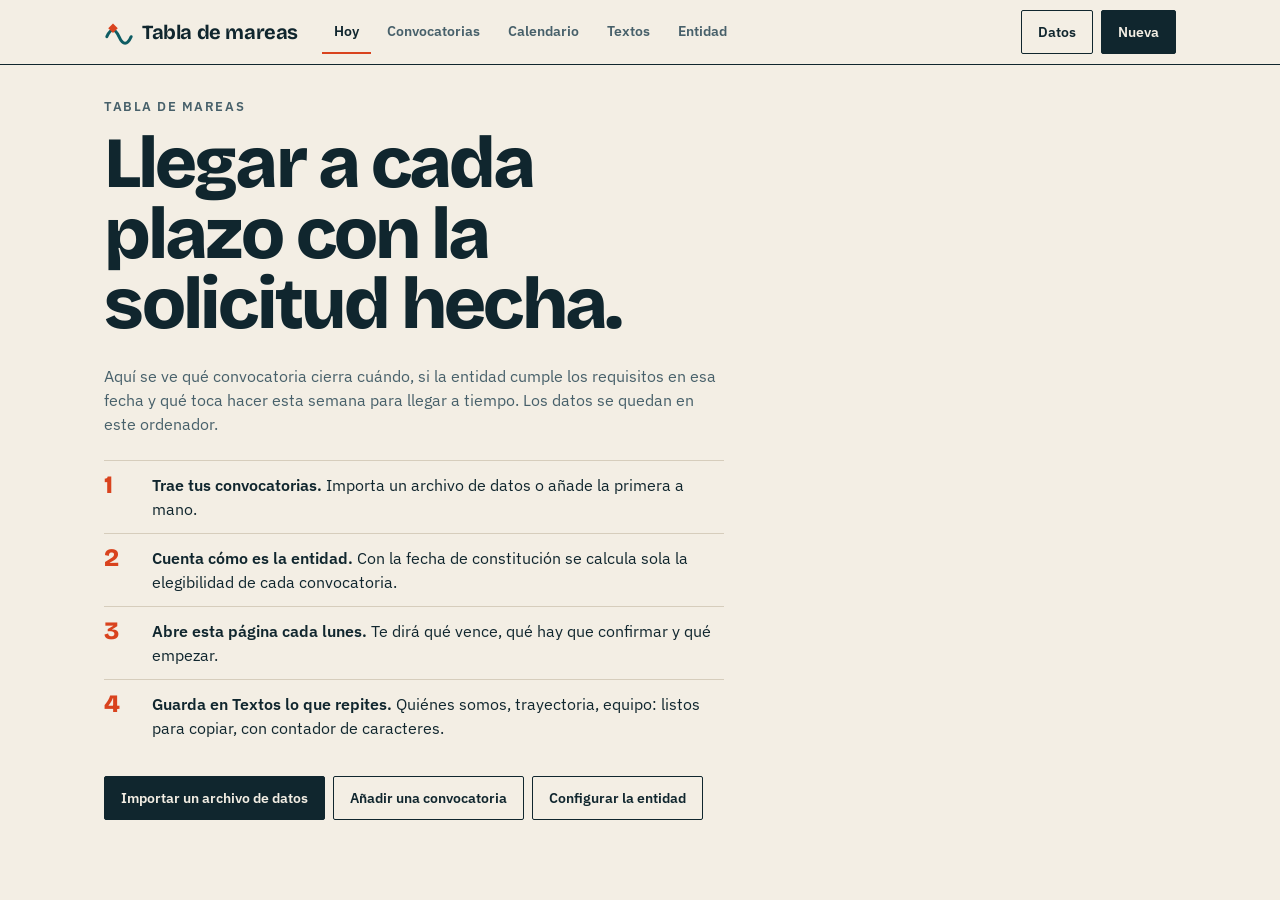
==== commit d61c719b: "Logos, banco de textos, documentación por convocatoria e informe imprimible - Identidad de la entida" ====
--- a/index.html
+++ b/index.html
@@ -6,7 +6,7 @@
 <meta name="color-scheme" content="light dark">
 <title>Tabla de mareas · convocatorias</title>
 <meta name="description" content="Radar y preparación de convocatorias. Funciona sin conexión y guarda los datos en este ordenador.">
-<link rel="icon" href="data:image/svg+xml,%3Csvg xmlns='http://www.w3.org/2000/svg' viewBox='0 0 32 32'%3E%3Crect width='32' height='32' fill='%230e5c63'/%3E%3Cpath d='M3 18c4-8 8-8 13 0s9 8 13 0' fill='none' stroke='%23f3eee4' stroke-width='3.5' stroke-linecap='round'/%3E%3C/svg%3E">
+<link rel="icon" href="data:image/svg+xml,%3Csvg xmlns='http://www.w3.org/2000/svg' viewBox='0 0 32 32'%3E%3Crect width='32' height='32' fill='%2310262e'/%3E%3Cpath d='M4 21c4-9 8-9 12 0s8 9 12 0' fill='none' stroke='%23f3eee4' stroke-width='3.5' stroke-linecap='round'/%3E%3Crect x='6.5' y='9' width='7' height='7' transform='rotate(45 10 12.5)' fill='%23d9431e'/%3E%3C/svg%3E">
 <style>
 @font-face{font-family:"Bricolage Grotesque";font-style:normal;font-weight:200 800;font-display:swap;src:url([data-uri]) format("woff2-variations");}
 @font-face{font-family:"IBM Plex Sans";font-style:normal;font-weight:400;font-display:swap;src:url([data-uri]) format("woff2");}
@@ -92,7 +92,9 @@
   display: flex; align-items: center; gap: var(--e5); min-height: 64px;
 }
 .marca { display: flex; align-items: center; gap: var(--e2); text-decoration: none; font: 700 var(--t1)/1 var(--f-titulo); letter-spacing: -0.02em; white-space: nowrap; }
-.marca svg { width: 28px; height: 28px; color: var(--mar); flex: none; }
+.marca .sello { width: 30px; height: 30px; color: var(--mar); flex: none; }
+.marca .sello .rombo { fill: var(--senal); }
+.marca img { height: 36px; width: auto; max-width: 190px; object-fit: contain; border-radius: var(--radio); flex: none; margin-right: var(--e1); }
 .top nav { display: flex; gap: var(--e1); flex: 1; overflow-x: auto; scrollbar-width: none; }
 .top nav::-webkit-scrollbar { display: none; }
 .top nav a {
@@ -284,7 +286,8 @@
 .dlg-cab h2 { font: 700 var(--t2)/1.1 var(--f-titulo); letter-spacing: -0.02em; }
 .dlg-cuerpo { padding: var(--e5); overflow-y: auto; }
 .dlg-pie { display: flex; justify-content: space-between; gap: var(--e3); padding: var(--e4) var(--e5); border-top: 1px solid var(--tinta); flex-wrap: wrap; }
-.dlg-pie .der { display: flex; gap: var(--e2); margin-left: auto; }
+.dlg-pie .der, .dlg-pie .izq { display: flex; gap: var(--e2); flex-wrap: wrap; }
+.dlg-pie .der { margin-left: auto; }
 fieldset { border: 0; padding: 0; margin: 0 0 var(--e6); min-width: 0; }
 legend { font: 700 var(--t1)/1.2 var(--f-titulo); padding: 0 0 var(--e2); margin-bottom: var(--e4); border-bottom: 1px solid var(--filete); width: 100%; }
 .aviso { padding: var(--e3) var(--e4); border-left: 3px solid var(--mar); background: var(--mar-suave); font-size: 0.9rem; margin-bottom: var(--e4); }
@@ -297,11 +300,15 @@
 .registros-check { display: grid; grid-template-columns: repeat(2, 1fr); gap: 0 var(--e5); }
 
 #toast {
+  display: flex; align-items: center; gap: var(--e4);
   position: fixed; left: 50%; bottom: var(--e5); transform: translate(-50%, 20px); opacity: 0; pointer-events: none;
   background: var(--tinta); color: var(--papel); padding: var(--e3) var(--e4); border-radius: var(--radio); font-weight: 600; font-size: 0.9rem;
   transition: opacity 0.2s, transform 0.2s; max-width: calc(100vw - 32px); z-index: 20;
 }
-#toast.ver { opacity: 1; transform: translate(-50%, 0); }
+#toast.ver { opacity: 1; transform: translate(-50%, 0); pointer-events: auto; }
+#toast button { all: unset; cursor: pointer; font-weight: 600; text-decoration: underline; text-underline-offset: 3px; white-space: nowrap; min-height: 28px; display: inline-flex; align-items: center; }
+#toast button:focus-visible { outline: 2px solid var(--papel); outline-offset: 2px; }
+#toast button[hidden] { display: none; }
 
 /* bienvenida */
 .bienvenida { max-width: 62ch; }
@@ -313,7 +320,9 @@
 /* ───── Pantallas pequeñas ───── */
 @media (max-width: 760px) {
   .top-in { flex-wrap: wrap; gap: 0 var(--e3); padding: var(--e2) var(--e4) 0; }
-  .marca { flex: 1; min-height: 44px; }
+  .marca { flex: 1; min-height: 44px; min-width: 0; }
+  .marca img { height: 30px; max-width: 150px; }
+  .con-logo .nombre-app { display: none; }
   .top nav { order: 3; flex: 1 0 100%; margin: 0 calc(var(--e4) * -1); padding: 0 var(--e2); }
   .acciones .btn { padding: 0 var(--e3); }
   main { padding: var(--e5) var(--e4) var(--e8); }
@@ -347,9 +356,71 @@
 }
 
 @media (prefers-reduced-motion: reduce) { * { transition: none !important; } }
+/* ───── Color de marca de la entidad ───── */
+@supports (color: color-mix(in srgb, red, blue)) {
+  :root.con-marca { --mar: var(--marca); --mar-suave: color-mix(in srgb, var(--marca) 13%, var(--papel)); }
+  @media (prefers-color-scheme: dark) {
+    :root.con-marca { --mar: color-mix(in srgb, var(--marca) 48%, white); --mar-suave: color-mix(in srgb, var(--marca) 34%, var(--papel)); }
+  }
+}
+
+/* ───── Identidad, dinero ───── */
+.logo-zona { min-height: 72px; display: flex; align-items: center; padding: var(--e3); border: 1px dashed var(--tinta-2); border-radius: var(--radio); }
+.logo-zona img { max-height: 64px; max-width: 100%; border-radius: var(--radio); }
+input.sr:focus-visible + label { outline: 2px solid var(--mar); outline-offset: 2px; }
+input[type="color"] { width: 72px; min-height: 44px; padding: 2px; border: 1px solid var(--tinta-2); border-radius: var(--radio); background: var(--superficie); cursor: pointer; }
+.dinero { padding: var(--e3) 0; border-bottom: 1px solid var(--filete); color: var(--tinta-2); }
+.dinero b { color: var(--tinta); font-weight: 600; }
+
+/* ───── Textos ───── */
+.texto { border-top: 1px solid var(--tinta); padding: var(--e4) 0 var(--e5); }
+.texto-cab { display: grid; grid-template-columns: minmax(0, 1fr) 250px 190px; gap: var(--e3); align-items: center; margin-bottom: var(--e2); }
+.texto-titulo { border-color: transparent !important; background: transparent !important; }
+.texto-titulo:hover, .texto-titulo:focus { border-color: var(--tinta-2) !important; background: var(--superficie) !important; }
+.mini-campo { display: flex; align-items: center; gap: var(--e2); }
+.mini-campo span { font-size: var(--t-1); font-weight: 600; text-transform: uppercase; letter-spacing: 0.08em; color: var(--tinta-2); }
+.mini-campo input { min-height: 36px; padding: var(--e1) var(--e2); font-size: 0.9rem; min-width: 0; }
+.texto-titulo { font: 700 var(--t1)/1.2 var(--f-titulo); letter-spacing: -0.01em; padding-left: 0 !important; }
+.texto-titulo:hover, .texto-titulo:focus { padding-left: var(--e3) !important; }
+.texto textarea { min-height: 0; }
+.texto-pie { display: flex; justify-content: space-between; align-items: center; gap: var(--e3); flex-wrap: wrap; margin-top: var(--e2); }
+.texto-acc { display: flex; align-items: center; gap: var(--e2); }
+.contador { font-size: 0.9rem; color: var(--tinta-2); }
+.contador .pasa { color: var(--senal-tinta); font-weight: 600; }
+
+/* ───── Informe ───── */
+.informe-cab { display: flex; align-items: center; gap: var(--e5); flex-wrap: wrap; padding-bottom: var(--e5); border-bottom: 1px solid var(--tinta); }
+.informe-cab img { height: 56px; max-width: 240px; object-fit: contain; border-radius: var(--radio); }
+.informe-cab > div { flex: 1; min-width: 240px; }
+.informe-lista li { padding: var(--e2) 0; border-bottom: 1px solid var(--filete); color: var(--tinta-2); }
+.informe-lista strong { color: var(--tinta); font-weight: 600; }
+.informe-tabla td { vertical-align: top; font-size: 0.9rem; }
+.informe-tabla small { color: var(--tinta-2); }
+.nob { white-space: nowrap; }
+.informe-desliza { overflow-x: auto; }
+
+@media (max-width: 760px) {
+  .texto-cab { grid-template-columns: minmax(0, 1fr) 150px; gap: var(--e2); }
+  .texto-cab .texto-titulo { grid-column: 1 / -1; }
+  .informe-tabla { min-width: 640px; }
+}
+
 @media print {
-  .top, .acciones, .filtros, #toast { display: none; }
-  body { background: #fff; }
+  :root, :root.con-marca {
+    --papel: #fff; --superficie: #fff; --tinta: #111; --tinta-2: #444; --filete: #bbb;
+    --mar: #0e5c63; --mar-suave: #eef3f2; --senal: #c23a17; --senal-tinta: #a12d0e; --senal-suave: #fbe9e3; --ok: #1d6b45;
+  }
+  .top, .no-imprimir, .acciones, .filtros, .fila-btn, #toast, .skip { display: none !important; }
+  body { background: #fff; font-size: 10.5pt; }
+  main { max-width: none; padding: 0; }
+  .seccion { margin-top: 18pt; }
+  .seccion > h2 { break-after: avoid; }
+  .informe-desliza { overflow: visible; }
+  .informe-tabla thead { display: table-header-group; }
+  .informe-tabla tr, .informe-lista li { break-inside: avoid; }
+  .informe-tabla { min-width: 0; }
+  .aviso, .marca-e.no { -webkit-print-color-adjust: exact; print-color-adjust: exact; }
+  @page { margin: 16mm; }
 }
 
 </style>
@@ -360,18 +431,23 @@
 <header class="top">
   <div class="top-in">
     <a class="marca" href="#hoy" aria-label="Tabla de mareas, ir a Hoy">
-      <svg viewBox="0 0 32 32" aria-hidden="true"><path d="M2 12c4.5-7 9-7 14 0s9.5 7 14 0M2 22c4.5-7 9-7 14 0s9.5 7 14 0" fill="none" stroke="currentColor" stroke-width="3" stroke-linecap="round"/></svg>
-      <span>Tabla de mareas</span>
+      <img id="logo-entidad" alt="" hidden>
+      <svg class="sello" viewBox="0 0 32 32" aria-hidden="true">
+        <path d="M3 21c4.3-9.5 8.7-9.5 13 0s8.7 9.5 13 0" fill="none" stroke="currentColor" stroke-width="3.2" stroke-linecap="round"/>
+        <rect class="rombo" x="6" y="8.4" width="7.2" height="7.2" transform="rotate(45 9.6 12)"/>
+      </svg>
+      <span class="nombre-app">Tabla de mareas</span>
     </a>
     <nav aria-label="Secciones">
       <a href="#hoy">Hoy</a>
       <a href="#convocatorias">Convocatorias</a>
       <a href="#calendario">Calendario</a>
+      <a href="#textos">Textos</a>
       <a href="#entidad">Entidad</a>
     </nav>
     <div class="acciones">
       <button type="button" class="btn" data-accion="datos">Datos</button>
-      <button type="button" class="btn primario" data-accion="nueva">Nueva</button>
+      <button type="button" class="btn primario" data-accion="nueva" title="Atajo: tecla N">Nueva</button>
     </div>
   </div>
 </header>
@@ -386,7 +462,10 @@
     </div>
     <div class="dlg-cuerpo"><form id="form-conv" novalidate></form></div>
     <div class="dlg-pie">
-      <button type="button" class="btn peligro" id="btn-borrar-conv" data-accion="borrar-conv">Eliminar</button>
+      <div class="izq">
+        <button type="button" class="btn peligro" id="btn-borrar-conv" data-accion="borrar-conv">Eliminar</button>
+        <button type="button" class="btn" id="btn-siguiente" data-accion="siguiente-edicion">Crear la edición siguiente</button>
+      </div>
       <div class="der">
         <button type="button" class="btn" data-cerrar="dlg-conv">Cancelar</button>
         <button type="submit" class="btn primario" form="form-conv">Guardar</button>
@@ -410,7 +489,7 @@
       </fieldset>
 
       <fieldset><legend>Importar</legend>
-        <label class="casilla"><input type="radio" name="modo" value="fusionar" checked> Fusionar: añade las nuevas y actualiza las que ya existen, sin tocar sus tareas</label>
+        <label class="casilla"><input type="radio" name="modo" value="fusionar" checked> Fusionar: añade lo nuevo y actualiza lo que ya existe, sin tocar las tareas</label>
         <label class="casilla"><input type="radio" name="modo" value="reemplazar"> Reemplazar todo por el contenido del archivo</label>
         <div style="margin-top:var(--e3)">
           <label class="etq" for="datos-archivo">Desde un archivo .json</label>
@@ -429,14 +508,18 @@
       </fieldset>
 
       <fieldset style="margin-bottom:0"><legend>Empezar de cero</legend>
-        <div class="fila-btn"><button type="button" class="btn peligro" data-accion="borrar-todo">Borrar todos los datos de este navegador</button></div>
+        <div class="fila-btn">
+          <button type="button" class="btn" id="btn-semilla" data-accion="restaurar-semilla" hidden>Volver a los datos iniciales</button>
+          <button type="button" class="btn peligro" data-accion="borrar-todo">Borrar todos los datos de este navegador</button>
+        </div>
       </fieldset>
     </div>
   </div>
 </dialog>
 
-<div id="toast" role="status" aria-live="polite"></div>
-
+<div id="toast" role="status" aria-live="polite"><span id="toast-t"></span><button type="button" id="toast-deshacer" data-accion="deshacer" hidden>Deshacer</button></div>
+
+<script id="semilla" type="application/json"></script>
 <script>
 'use strict';
 /* Tabla de mareas — radar y preparación de convocatorias.
@@ -505,6 +588,8 @@
 const acota = (n, a, b) => Math.min(b, Math.max(a, n));
 const fechaOK = s => (typeof s === 'string' && /^\d{4}-\d{2}-\d{2}$/.test(s)) ? s : '';
 const urlOK = u => /^https?:\/\//i.test(String(u || '').trim()) ? String(u).trim() : '';
+const logoOK = v => (typeof v === 'string' && /^data:image\/(png|jpeg|webp|svg\+xml)[;,]/.test(v) && v.length < 700000) ? v : '';
+const colorOK = v => /^#[0-9a-f]{6}$/i.test(String(v || '')) ? String(v).toLowerCase() : '';
 const faseDe = estado => (ESTADOS.find(e => e.id === estado) || ESTADOS[0]).fase;
 
 const p2 = n => String(n).padStart(2, '0');
@@ -523,7 +608,8 @@
 const MES = ['ene', 'feb', 'mar', 'abr', 'may', 'jun', 'jul', 'ago', 'sep', 'oct', 'nov', 'dic'];
 const f = s => { if (!s) return ''; const d = fecha(s); return `${d.getDate()} ${MES[d.getMonth()]} ${d.getFullYear()}`; };
 const fCorta = s => { const d = fecha(s); return `${d.getDate()} ${MES[d.getMonth()]}`; };
-const eur = n => n == null ? '—' : new Intl.NumberFormat('es-ES', { maximumFractionDigits: 0 }).format(n) + ' €';
+const miles = n => new Intl.NumberFormat('es-ES', { maximumFractionDigits: 0, useGrouping: 'always' }).format(n);
+const eur = n => n == null ? '—' : miles(n) + ' €';
 const plural = (n, uno, varios) => `${n} ${n === 1 ? uno : varios}`;
 
 /* ───────── datos ───────── */
@@ -537,6 +623,7 @@
     ambito: c.ambito || '',
     estado: ESTADOS.some(e => e.id === c.estado) ? c.estado : 'Detectada',
     rol: ROLES.includes(c.rol) ? c.rol : '',
+    responsable: String(c.responsable || ''),
     apertura: fechaOK(c.apertura),
     plazo: fechaOK(c.plazo),
     plazoHora: c.plazoHora || '',
@@ -551,6 +638,7 @@
     reqEjercicios: Math.max(0, num(c.reqEjercicios) || 0),
     reqUtilidadPublica: !!c.reqUtilidadPublica,
     reqRegistros: Array.isArray(c.reqRegistros) ? c.reqRegistros.map(String) : [],
+    reqDocs: Array.isArray(c.reqDocs) ? c.reqDocs.map(String) : [],
     reqVerificado: !!c.reqVerificado,
     semanasPrep: acota(num(c.semanasPrep) || 6, 1, 52),
     notas: c.notas || '',
@@ -565,6 +653,11 @@
   };
 }
 
+function normTexto(t) {
+  t = t || {};
+  return { id: t.id || uid(), titulo: String(t.titulo || ''), etiqueta: String(t.etiqueta || ''), texto: String(t.texto || ''), limite: Math.max(0, num(t.limite) || 0) };
+}
+
 function normalizar(d) {
   d = d && typeof d === 'object' ? d : {};
   const e = d.entidad || {};
@@ -572,6 +665,8 @@
     version: 1,
     entidad: {
       nombre: e.nombre || '',
+      logo: logoOK(e.logo),
+      color: colorOK(e.color),
       constitucion: fechaOK(e.constitucion),
       constitucionAprox: !!e.constitucionAprox,
       ejercicios: (Array.isArray(e.ejercicios) ? e.ejercicios : [])
@@ -588,13 +683,31 @@
       })),
     },
     convocatorias: (Array.isArray(d.convocatorias) ? d.convocatorias : []).map(normConv),
-    meta: { ultimaCopia: (d.meta && d.meta.ultimaCopia) || '', cambios: (d.meta && d.meta.cambios) || 0 },
+    textos: (Array.isArray(d.textos) ? d.textos : []).map(normTexto),
+    meta: { ultimaCopia: (d.meta && d.meta.ultimaCopia) || '', cambios: (d.meta && d.meta.cambios) || 0, semilla: !!(d.meta && d.meta.semilla) },
   };
 }
 
+/* Datos iniciales incrustados al generar el archivo (python3 build.py --datos …). */
+function semilla() {
+  try { const el = document.getElementById('semilla'), t = el ? el.textContent.trim() : ''; return t && t[0] === '{' ? JSON.parse(t) : null; }
+  catch (e) { return null; }
+}
+
 function cargar() {
-  try { const crudo = localStorage.getItem(CLAVE); if (crudo) return normalizar(JSON.parse(crudo)); } catch (e) { /* almacenamiento no disponible */ }
-  return normalizar({});
+  const ini = semilla();
+  let d = null;
+  try { const crudo = localStorage.getItem(CLAVE); if (crudo) d = normalizar(JSON.parse(crudo)); } catch (e) { /* almacenamiento no disponible */ }
+  if (!d) { d = normalizar(ini || {}); d.meta.semilla = !!ini; return d; }
+  // Datos de una versión anterior: se completan una sola vez con la identidad y los textos iniciales.
+  if (ini && !d.meta.semilla) {
+    const s = normalizar(ini);
+    if (!d.entidad.logo) d.entidad.logo = s.entidad.logo;
+    if (!d.entidad.color) d.entidad.color = s.entidad.color;
+    if (!d.textos.length) d.textos = s.textos;
+    d.meta.semilla = true;
+  }
+  return d;
 }
 let S = cargar();
 
@@ -645,6 +758,13 @@
   }
   const estado = faltan.length ? 'no' : tramites.length ? 'tramite' : c.reqVerificado ? 'si' : 'verificar';
   return { estado, faltan, tramites, desde: sinFecha ? '' : desde };
+}
+
+/* Documentos que piden las bases y que la entidad aún no tiene listos (o caducan antes del cierre). */
+function docsDe(c) {
+  const ref = c.plazo && c.plazo >= hoy() ? c.plazo : hoy();
+  const pedidos = c.reqDocs.map(id => S.entidad.documentos.find(d => d.id === id)).filter(Boolean);
+  return { total: pedidos.length, faltan: pedidos.filter(d => !d.listo || (d.caduca && d.caduca < ref)), ref };
 }
 
 function textoEleg(c) {
@@ -697,6 +817,10 @@
     if (fase === 'activa') {
       for (const t of c.tareas) {
         if (!t.hecha && t.fecha && dias(h, t.fecha) <= 14) out.push({ tipo: 'tarea', fecha: t.fecha, titulo: t.texto || 'Tarea sin título', sub: c.nombre, cid: c.id, tid: t.id });
+      }
+      const dc = docsDe(c);
+      if (dc.faltan.length && c.plazo && c.plazo >= h && dias(h, c.plazo) <= 30) {
+        out.push({ tipo: 'docs', fecha: h, titulo: `${dc.faltan.length === 1 ? 'Falta 1 documento' : `Faltan ${dc.faltan.length} documentos`} para presentar`, sub: `${c.nombre} — ${dc.faltan.map(d => d.nombre).join(', ')}`, cid: c.id });
       }
       const el = elegibilidad(c);
       if (el.estado === 'no' && (!c.plazo || (c.plazo >= h && dias(h, c.plazo) <= 120))) {
@@ -749,8 +873,8 @@
 
 /* ───────── vistas ───────── */
 const main = $('#main');
-const ui = { vista: 'hoy', fase: 'activa', ambito: '', q: '' };
-const VISTAS = ['hoy', 'convocatorias', 'calendario', 'entidad'];
+const ui = { vista: 'hoy', fase: 'activa', ambito: '', q: '', qt: '', enfocar: '' };
+const VISTAS = ['hoy', 'convocatorias', 'calendario', 'textos', 'entidad', 'informe'];
 
 const puntos = n => `<span class="encaje" role="img" aria-label="Encaje ${n || 0} de 5">${[1, 2, 3, 4, 5].map(i => `<i class="${i <= n ? 'on' : ''}"></i>`).join('')}</span>`;
 const opciones = (lista, sel) => lista.map(o => `<option${o === sel ? ' selected' : ''}>${esc(o)}</option>`).join('');
@@ -759,7 +883,41 @@
   const v = location.hash.replace('#', '');
   ui.vista = VISTAS.includes(v) ? v : 'hoy';
   $$('.top nav a').forEach(a => a.getAttribute('href') === '#' + ui.vista ? a.setAttribute('aria-current', 'page') : a.removeAttribute('aria-current'));
-  main.innerHTML = { hoy: vistaHoy, convocatorias: vistaLista, calendario: vistaCalendario, entidad: vistaEntidad }[ui.vista]();
+  aplicarIdentidad();
+  main.innerHTML = { hoy: vistaHoy, convocatorias: vistaLista, calendario: vistaCalendario, textos: vistaTextos, entidad: vistaEntidad, informe: vistaInforme }[ui.vista]();
+  if (ui.enfocar) { const el = $(ui.enfocar); if (el) el.focus(); ui.enfocar = ''; }
+}
+
+function aplicarIdentidad() {
+  const E = S.entidad, img = $('#logo-entidad'), raiz = document.documentElement;
+  img.hidden = !E.logo;
+  if (E.logo) { if (img.getAttribute('src') !== E.logo) img.src = E.logo; img.alt = E.nombre || 'Logo de la entidad'; } else img.removeAttribute('src');
+  raiz.classList.toggle('con-logo', !!E.logo);
+  raiz.classList.toggle('con-marca', !!E.color);
+  if (E.color) raiz.style.setProperty('--marca', E.color); else raiz.style.removeProperty('--marca');
+  document.title = `Tabla de mareas${E.nombre ? ' · ' + E.nombre : ' · convocatorias'}`;
+}
+
+function cifrasHTML() {
+  const activas = S.convocatorias.filter(c => faseDe(c.estado) === 'activa');
+  const concedidas = S.convocatorias.filter(c => ['Concedida', 'En ejecución', 'Justificada'].includes(c.estado));
+  const resueltas = concedidas.length + S.convocatorias.filter(c => c.estado === 'Denegada').length;
+  const total = concedidas.reduce((s, c) => s + (c.importeConcedido || 0), 0);
+  return `<dl class="cifras">
+      <div><dt>En curso</dt><dd>${activas.length}</dd></div>
+      <div><dt>En preparación</dt><dd>${activas.filter(c => c.estado === 'En preparación').length}</dd></div>
+      <div><dt>Presentadas</dt><dd>${S.convocatorias.filter(c => c.estado === 'Presentada').length}</dd></div>
+      <div><dt>Concedido</dt><dd>${eur(total)} ${resueltas ? `<small>${concedidas.length} de ${resueltas} resueltas</small>` : ''}</dd></div>
+    </dl>`;
+}
+
+/* Dinero pedido que aún no tiene respuesta y lo que habría que poner de fondos propios. */
+function dineroHTML() {
+  const enJuego = S.convocatorias.filter(c => ['En preparación', 'Presentada'].includes(c.estado) && c.importeSolicitado);
+  if (!enJuego.length) return '';
+  const pedido = enJuego.reduce((s, c) => s + c.importeSolicitado, 0);
+  const propio = enJuego.reduce((s, c) => s + (c.cofinanciacion > 0 && c.cofinanciacion < 100 ? c.importeSolicitado * c.cofinanciacion / (100 - c.cofinanciacion) : 0), 0);
+  return `<p class="dinero">Solicitado a la espera de respuesta: <b>${eur(pedido)}</b> en ${plural(enJuego.length, 'convocatoria', 'convocatorias')}.${propio ? ` Si se concediera todo, la aportación propia estimada sería de <b>${eur(Math.round(propio))}</b>.` : ''}</p>`;
 }
 
 function vistaHoy() {
@@ -773,6 +931,7 @@
         <li><div><strong>Trae tus convocatorias.</strong> Importa un archivo de datos o añade la primera a mano.</div></li>
         <li><div><strong>Cuenta cómo es la entidad.</strong> Con la fecha de constitución se calcula sola la elegibilidad de cada convocatoria.</div></li>
         <li><div><strong>Abre esta página cada lunes.</strong> Te dirá qué vence, qué hay que confirmar y qué empezar.</div></li>
+        <li><div><strong>Guarda en Textos lo que repites.</strong> Quiénes somos, trayectoria, equipo: listos para copiar, con contador de caracteres.</div></li>
       </ol>
       <div class="fila-btn">
         <button class="btn primario" data-accion="datos">Importar un archivo de datos</button>
@@ -786,11 +945,6 @@
   const futuras = activas.filter(c => c.plazo && c.plazo >= h).sort((a, b) => a.plazo.localeCompare(b.plazo));
   const opta = c => elegibilidad(c).estado !== 'no';
   const prox = futuras.find(c => opta(c) && (c.estado === 'En preparación' || c.encaje >= 3)) || futuras.find(opta) || futuras[0];
-  const concedidas = S.convocatorias.filter(c => ['Concedida', 'En ejecución', 'Justificada'].includes(c.estado));
-  const denegadas = S.convocatorias.filter(c => c.estado === 'Denegada');
-  const totalConcedido = concedidas.reduce((s, c) => s + (c.importeConcedido || 0), 0);
-  const resueltas = concedidas.length + denegadas.length;
-
   let cabecera;
   if (prox) {
     const d = dias(h, prox.plazo), [cls, txt] = textoEleg(prox);
@@ -817,7 +971,7 @@
   const fila = a => {
     const d = dias(h, a.fecha);
     const urg = a.tipo === 'vencido' || (a.tipo === 'plazo' && d <= 7) || (a.tipo === 'tarea' && d < 0) || (a.tipo === 'doc' && d < 0) || a.tipo === 'cuentas';
-    const cuando = ['confirmar', 'preparar', 'noelegible'].includes(a.tipo) ? `Ahora<small>${{ confirmar: 'por confirmar', preparar: 'por empezar', noelegible: 'por decidir' }[a.tipo]}</small>` : `${fCorta(a.fecha)}<small>${d === 0 ? 'hoy' : d < 0 ? `hace ${-d} d` : `en ${d} d`}</small>`;
+    const cuando = ['confirmar', 'preparar', 'noelegible', 'docs'].includes(a.tipo) ? `Ahora<small>${{ confirmar: 'por confirmar', preparar: 'por empezar', noelegible: 'por decidir', docs: 'por reunir' }[a.tipo]}</small>` : `${fCorta(a.fecha)}<small>${d === 0 ? 'hoy' : d < 0 ? `hace ${-d} d` : `en ${d} d`}</small>`;
     const accion = a.tipo === 'tarea'
       ? `<label class="hecho"><input type="checkbox" data-hecha="${a.cid}" data-tid="${a.tid}"> Hecha</label>`
       : a.cid ? `<button class="btn mini" data-abrir="${a.cid}">Abrir</button>` : `<a class="btn mini" href="#entidad">Entidad</a>`;
@@ -830,17 +984,14 @@
     ? `<p class="aviso" style="margin-top:var(--e6)">${copia === null ? 'Todavía no has descargado ninguna copia de seguridad.' : `La última copia de seguridad es de hace ${copia} días.`} Los datos solo están en este navegador. <button class="btn enlace" data-accion="exportar">Descargar copia ahora</button></p>` : '';
 
   return `${cabecera}
-    <dl class="cifras">
-      <div><dt>En curso</dt><dd>${activas.length}</dd></div>
-      <div><dt>En preparación</dt><dd>${activas.filter(c => c.estado === 'En preparación').length}</dd></div>
-      <div><dt>Presentadas</dt><dd>${S.convocatorias.filter(c => c.estado === 'Presentada').length}</dd></div>
-      <div><dt>Concedido</dt><dd>${eur(totalConcedido)} ${resueltas ? `<small>${concedidas.length} de ${resueltas} resueltas</small>` : ''}</dd></div>
-    </dl>
+    ${cifrasHTML()}
+    ${dineroHTML()}
     ${bloque('Pide decisión ya', plural(ya.length, 'asunto', 'asuntos'), ya, 'Nada atrasado. Bien.')}
     ${bloque('Próximos 14 días', plural(pronto.length, 'asunto', 'asuntos'), pronto, 'Nada con fecha en las próximas dos semanas.')}
     ${luego.length ? bloque('En el horizonte', 'hasta 30 días', luego, '') : ''}
     <div class="fila-btn" style="margin-top:var(--e6)">
       <button class="btn" data-accion="resumen">Copiar resumen para el equipo</button>
+      <a class="btn" href="#informe">Informe para la junta</a>
       <a class="btn" href="#calendario">Ver el año entero</a>
     </div>
     ${avisoCopia}`;
@@ -874,12 +1025,14 @@
     const activa = faseDe(c.estado) === 'activa';
     const quedan = d === null || !activa ? '' : `<span class="marca-e dias ${d <= 14 ? 'cerca' : ''}">${d < 0 ? `venció hace ${-d} d` : d === 0 ? 'cierra hoy' : `quedan ${d} d`}</span>`;
     const pend = c.tareas.filter(t => !t.hecha).length;
+    const dc = activa ? docsDe(c) : { total: 0 };
+    const docs = dc.total ? `<span class="marca-e ${dc.faltan.length ? 'duda' : 'si'}">${dc.faltan.length ? `${dc.faltan.length === 1 ? 'falta 1 documento' : `faltan ${dc.faltan.length} documentos`}` : 'documentación lista'}</span>` : '';
     return `<li>
       <button class="abrir" data-abrir="${c.id}" aria-label="Abrir ${esc(c.nombre)}">
         ${fch}
         <span><span class="nombre">${esc(c.nombre)}</span>
-          <span class="meta">${esc([c.ambito, c.importeTexto, c.rol && c.rol !== 'no aplica' ? `como ${c.rol}` : ''].filter(Boolean).join(' · '))}</span>
-          <span class="marcas">${quedan}${faseDe(c.estado) === 'resuelta' ? '' : `<span class="marca-e ${cls}">${esc(txt)}</span>`}${c.tareas.length ? `<span class="marca-e duda">${pend ? `${plural(pend, 'tarea pendiente', 'tareas pendientes')}` : 'plan completado'}</span>` : ''}</span>
+          <span class="meta">${esc([c.ambito, c.importeTexto, c.rol && c.rol !== 'no aplica' ? `como ${c.rol}` : '', c.responsable ? `lleva ${c.responsable}` : ''].filter(Boolean).join(' · '))}</span>
+          <span class="marcas">${quedan}${faseDe(c.estado) === 'resuelta' ? '' : `<span class="marca-e ${cls}">${esc(txt)}</span>`}${docs}${c.tareas.length ? `<span class="marca-e duda">${pend ? `${plural(pend, 'tarea pendiente', 'tareas pendientes')}` : 'plan completado'}</span>` : ''}</span>
         </span>
       </button>
       ${puntos(c.encaje)}
@@ -983,6 +1136,17 @@
         <div class="c3"><span class="etq-g espaciador">&nbsp;</span><label class="casilla"><input type="checkbox" data-ent="constitucionAprox" ${E.constitucionAprox ? 'checked' : ''}> El día es aproximado</label></div>
         <div class="c3"><label class="etq" for="e-up">Utilidad pública: concedida el</label><input type="date" id="e-up" data-ent="utilidadPublica" value="${E.utilidadPublica}"></div>
         <div class="c3"><label class="etq" for="e-upp">…o prevista para</label><input type="date" id="e-upp" data-ent="utilidadPublicaPrevista" value="${E.utilidadPublicaPrevista}"></div>
+      </div>
+    </section>
+    <section class="seccion"><h2>Identidad<small>logo y color para la cabecera y los informes</small></h2>
+      <div class="rejilla">
+        <div class="c6"><span class="etq-g">Logo</span>
+          <div class="logo-zona">${E.logo ? `<img src="${esc(E.logo)}" alt="Logo de ${esc(E.nombre || 'la entidad')}">` : '<span class="ayuda" style="margin:0">Todavía no hay logo.</span>'}</div>
+          <div class="fila-btn"><input type="file" id="e-logo" class="sr" accept="image/png,image/jpeg,image/webp,image/svg+xml"><label class="btn mini" for="e-logo">${E.logo ? 'Cambiar el logo' : 'Subir un logo'}</label>${E.logo ? '<button class="btn mini" data-accion="quitar-logo">Quitar</button>' : ''}</div>
+          <p class="ayuda">PNG, JPG, WebP o SVG de hasta 400 KB. Se guarda en este ordenador con el resto de datos.</p></div>
+        <div class="c6"><label class="etq" for="e-color">Color de marca</label>
+          <div class="fila-btn" style="margin:0"><input type="color" id="e-color" value="${E.color || '#0e5c63'}">${E.color ? '<button class="btn mini" data-accion="quitar-color">Volver al color original</button>' : ''}</div>
+          <p class="ayuda">Tiñe las barras, los enlaces y las marcas de la herramienta.</p></div>
       </div>
     </section>
     <section class="seccion"><h2>Ejercicios económicos<small>cuentas anuales aprobadas en asamblea</small></h2>
@@ -1034,6 +1198,14 @@
 }
 
 function avisoElegHTML() {
+  const dc = docsDe(borrador);
+  if (!dc.total) return avisoReqHTML();
+  return avisoReqHTML() + (dc.faltan.length
+    ? `<p class="aviso no"><strong>Documentación: ${dc.total - dc.faltan.length} de ${dc.total} lista.</strong> Falta o caduca antes del cierre: ${esc(dc.faltan.map(d => d.nombre).join('; '))}.</p>`
+    : `<p class="aviso"><strong>Documentación completa:</strong> ${plural(dc.total, 'documento listo', 'documentos listos')}.</p>`);
+}
+
+function avisoReqHTML() {
   const el = elegibilidad(borrador);
   const cuando = borrador.plazo ? `En la fecha de cierre (${f(borrador.plazo)})` : 'A día de hoy (no hay fecha de cierre)';
   if (el.estado === 'no') return `<p class="aviso no"><strong>No elegible ${borrador.plazo ? 'en esta edición' : 'por ahora'}.</strong> ${cuando} falta: ${esc(el.faltan.join('; '))}.${el.desde ? ` Se podrá optar a partir del <strong>${f(el.desde)}</strong>.` : ''}${el.tramites.length ? ` Además, falta inscribirse en: ${esc(el.tramites.join(', '))}.` : ''}</p>`;
@@ -1062,9 +1234,10 @@
       <div class="c6"><label class="etq" for="c-fin">Financiador o programa</label><input type="text" id="c-fin" name="financiador" value="${esc(c.financiador)}"></div>
       <div class="c3"><label class="etq" for="c-amb">Ámbito</label><select id="c-amb" name="ambito"><option value="">—</option>${opciones(AMBITOS, c.ambito)}</select></div>
       <div class="c3"><label class="etq" for="c-rol">Papel de la entidad</label><select id="c-rol" name="rol">${ROLES.map(r => `<option value="${r}"${r === c.rol ? ' selected' : ''}>${r || '—'}</option>`).join('')}</select></div>
-      <div class="c4"><label class="etq" for="c-est">Estado</label><select id="c-est" name="estado">${opciones(ESTADOS.map(e => e.id), c.estado)}</select></div>
-      <div class="c4"><label class="etq" for="c-enc">Encaje (1 a 5)</label><select id="c-enc" name="encaje">${[0, 1, 2, 3, 4, 5].map(n => `<option value="${n}"${n === c.encaje ? ' selected' : ''}>${n || 'Sin valorar'}</option>`).join('')}</select></div>
-      <div class="c4"><label class="etq" for="c-imp">Importe (texto libre)</label><input type="text" id="c-imp" name="importeTexto" value="${esc(c.importeTexto)}" placeholder="Hasta 25.000 €"></div>
+      <div class="c3"><label class="etq" for="c-est">Estado</label><select id="c-est" name="estado">${opciones(ESTADOS.map(e => e.id), c.estado)}</select></div>
+      <div class="c3"><label class="etq" for="c-enc">Encaje (1 a 5)</label><select id="c-enc" name="encaje">${[0, 1, 2, 3, 4, 5].map(n => `<option value="${n}"${n === c.encaje ? ' selected' : ''}>${n || 'Sin valorar'}</option>`).join('')}</select></div>
+      <div class="c3"><label class="etq" for="c-resp">Quién la lleva</label><input type="text" id="c-resp" name="responsable" value="${esc(c.responsable)}" list="lista-personas" autocomplete="off"><datalist id="lista-personas">${[...new Set(S.convocatorias.map(x => x.responsable).filter(Boolean))].map(x => `<option value="${esc(x)}">`).join('')}</datalist></div>
+      <div class="c3"><label class="etq" for="c-imp">Importe (texto libre)</label><input type="text" id="c-imp" name="importeTexto" value="${esc(c.importeTexto)}" placeholder="Hasta 25.000 €"></div>
     </div></fieldset>
 
     <fieldset><legend>Fechas</legend><div class="rejilla">
@@ -1085,6 +1258,11 @@
         <div class="c4"><label class="etq" for="c-eje">Ejercicios cerrados que pide</label><input type="number" id="c-eje" name="reqEjercicios" min="0" max="10" value="${c.reqEjercicios}" data-req></div>
         <div class="c4"><span class="etq-g espaciador">&nbsp;</span><label class="casilla"><input type="checkbox" name="reqUtilidadPublica" ${c.reqUtilidadPublica ? 'checked' : ''} data-req> Exige utilidad pública</label></div>
         <div class="c12"><span class="etq-g">Registros que exige</span><div class="registros-check">${E.registros.map(r => `<label class="casilla"><input type="checkbox" name="reqRegistros" value="${esc(r.id)}" ${c.reqRegistros.includes(r.id) ? 'checked' : ''} data-req> <span>${esc(r.nombre)}${r.estado === 'hecho' ? '' : ` <span class="marca-e duda">${esc(r.estado)}</span>`}</span></label>`).join('')}</div></div>
+        <div class="c12"><span class="etq-g">Documentación que piden las bases</span><div class="registros-check">${E.documentos.filter(d => d.nombre).map(d => {
+          const ref = c.plazo && c.plazo >= hoy() ? c.plazo : hoy();
+          const est = !d.listo ? ['duda', 'falta'] : (d.caduca && d.caduca < ref) ? ['no', 'caduca antes'] : ['si', 'listo'];
+          return `<label class="casilla"><input type="checkbox" name="reqDocs" value="${esc(d.id)}" ${c.reqDocs.includes(d.id) ? 'checked' : ''} data-req> <span>${esc(d.nombre)} <span class="marca-e ${est[0]}">${est[1]}</span></span></label>`;
+        }).join('')}</div><p class="ayuda">Marca lo que exigen las bases. El estado de cada documento se lleva en Entidad.</p></div>
         <div class="c12"><label class="casilla"><input type="checkbox" name="reqVerificado" ${c.reqVerificado ? 'checked' : ''} data-req> He comprobado los requisitos en las bases oficiales</label></div>
       </div>
     </fieldset>
@@ -1108,6 +1286,7 @@
       <div class="c6"><label class="etq" for="c-apr">Qué aprendimos (para la próxima edición)</label><input type="text" id="c-apr" name="aprendizaje" value="${esc(c.aprendizaje)}"></div>
     </div></fieldset>`;
   $('#btn-borrar-conv').hidden = esNueva;
+  $('#btn-siguiente').hidden = esNueva;
 }
 
 function sincronizarTareas() {
@@ -1123,11 +1302,11 @@
   const v = k => String(fd.get(k) ?? '');
   Object.assign(borrador, normConv({
     ...borrador,
-    nombre: v('nombre'), financiador: v('financiador'), ambito: v('ambito'), rol: v('rol'), estado: v('estado'),
+    nombre: v('nombre'), financiador: v('financiador'), responsable: v('responsable'), ambito: v('ambito'), rol: v('rol'), estado: v('estado'),
     encaje: v('encaje'), importeTexto: v('importeTexto'), apertura: v('apertura'), plazo: v('plazo'), plazoHora: v('plazoHora'),
     resolucion: v('resolucion'), plazoConfirmado: fd.has('plazoConfirmado'), semanasPrep: v('semanasPrep'), revisado: v('revisado'),
     reqAntiguedadMeses: v('reqAntiguedadMeses'), reqEjercicios: v('reqEjercicios'), reqUtilidadPublica: fd.has('reqUtilidadPublica'),
-    reqRegistros: fd.getAll('reqRegistros'), reqVerificado: fd.has('reqVerificado'),
+    reqRegistros: fd.getAll('reqRegistros'), reqDocs: fd.getAll('reqDocs'), reqVerificado: fd.has('reqVerificado'),
     importeSolicitado: v('importeSolicitado'), importeConcedido: v('importeConcedido'), cofinanciacion: v('cofinanciacion'),
     notas: v('notas'), enlace: v('enlace'), carpeta: v('carpeta'), motivo: v('motivo'), aprendizaje: v('aprendizaje'),
   }));
@@ -1186,7 +1365,7 @@
   if (!d || typeof d !== 'object' || (!Array.isArray(d.convocatorias) && !d.entidad)) { aviso('No reconozco el formato: falta la lista «convocatorias».'); return false; }
   if (modo === 'reemplazar') {
     if (S.convocatorias.length && !confirm('Se sustituirá todo lo que hay ahora por el contenido del archivo. ¿Continuar?')) return false;
-    S = normalizar(d); guardar(); render();
+    S = normalizar(d); S.meta.semilla = true; guardar(); render();
     aviso(`Datos cargados: ${plural(S.convocatorias.length, 'convocatoria', 'convocatorias')}.`);
     return true;
   }
@@ -1201,10 +1380,14 @@
     } else if (nom) { S.convocatorias.push(normConv(inc)); nuevas++; }
   }
   const E = S.entidad;
-  let ent = false;
+  let ent = false, nt = 0;
   if (d.entidad && !E.constitucion && !E.nombre) { S.entidad = normalizar({ entidad: d.entidad }).entidad; ent = true; }
+  else if (d.entidad) { if (!E.logo) E.logo = logoOK(d.entidad.logo); if (!E.color) E.color = colorOK(d.entidad.color); }
+  for (const t of (Array.isArray(d.textos) ? d.textos : [])) {
+    if (t && t.titulo && !S.textos.some(x => x.id === t.id || x.titulo === t.titulo)) { S.textos.push(normTexto(t)); nt++; }
+  }
   guardar(); render();
-  aviso(`${plural(nuevas, 'convocatoria nueva', 'convocatorias nuevas')}, ${plural(act, 'actualizada', 'actualizadas')}${ent ? ' y datos de la entidad cargados' : ''}.`);
+  aviso(`${plural(nuevas, 'convocatoria nueva', 'convocatorias nuevas')}, ${plural(act, 'actualizada', 'actualizadas')}${nt ? `, ${plural(nt, 'texto nuevo', 'textos nuevos')}` : ''}${ent ? ' y datos de la entidad cargados' : ''}.`);
   return true;
 }
 
@@ -1231,7 +1414,8 @@
 
 function pintarDatos() {
   const c = S.meta.ultimaCopia;
-  $('#datos-estado').textContent = `${plural(S.convocatorias.length, 'convocatoria guardada', 'convocatorias guardadas')} en este navegador. ${c ? `Última copia: ${f(c.slice(0, 10))}.` : 'Aún no se ha descargado ninguna copia.'}`;
+  $('#btn-semilla').hidden = !semilla();
+  $('#datos-estado').textContent = `${plural(S.convocatorias.length, 'convocatoria', 'convocatorias')} y ${plural(S.textos.length, 'texto', 'textos')} en este navegador. ${c ? `Última copia: ${f(c.slice(0, 10))}.` : 'Aún no se ha descargado ninguna copia.'}`;
 }
 
 async function copiar(texto) {
@@ -1245,12 +1429,18 @@
   }
 }
 
-let relojAviso;
-function aviso(texto) {
+let relojAviso, previoAviso = null;
+/* Con «previo» (una foto de los datos antes del cambio) el aviso ofrece deshacer. */
+function aviso(texto, previo) {
   const el = $('#toast');
-  el.textContent = texto; el.classList.add('ver');
-  clearTimeout(relojAviso); relojAviso = setTimeout(() => el.classList.remove('ver'), 4200);
-}
+  $('#toast-t').textContent = texto;
+  previoAviso = previo || null;
+  $('#toast-deshacer').hidden = !previo;
+  el.classList.add('ver');
+  clearTimeout(relojAviso);
+  relojAviso = setTimeout(() => { el.classList.remove('ver'); previoAviso = null; }, previo ? 9000 : 4200);
+}
+const foto = () => JSON.stringify(S);
 
 /* ───────── eventos ───────── */
 document.addEventListener('click', async ev => {
@@ -1271,7 +1461,21 @@
     }
     return;
   }
-  if (d.quitarDoc) { if (confirm('¿Quitar este documento de la lista?')) { S.entidad.documentos = S.entidad.documentos.filter(x => x.id !== d.quitarDoc); guardar(); render(); } return; }
+  if (d.quitarDoc) {
+    if (confirm('¿Quitar este documento de la lista?')) {
+      S.entidad.documentos = S.entidad.documentos.filter(x => x.id !== d.quitarDoc);
+      S.convocatorias.forEach(c => { c.reqDocs = c.reqDocs.filter(x => x !== d.quitarDoc); });
+      guardar(); render();
+    }
+    return;
+  }
+  if (d.copiarTx) { const t = S.textos.find(x => x.id === d.copiarTx); if (t) aviso(await copiar(t.texto) ? `Texto copiado: ${miles([...t.texto].length)} caracteres.` : 'No se ha podido copiar.'); return; }
+  if (d.duplicarTx) {
+    const i = S.textos.findIndex(x => x.id === d.duplicarTx);
+    if (i >= 0) { S.textos.splice(i + 1, 0, normTexto({ ...S.textos[i], id: uid(), titulo: S.textos[i].titulo + ' (copia)' })); guardar(); render(); aviso('Texto duplicado: adáptalo a otra longitud o idioma.'); }
+    return;
+  }
+  if (d.quitarTx) { const previo = foto(); S.textos = S.textos.filter(x => x.id !== d.quitarTx); guardar(); render(); aviso('Texto eliminado.', previo); return; }
   if (d.quitarT) { sincronizarTareas(); borrador.tareas = borrador.tareas.filter(t => t.id !== d.quitarT); $('#tareas-zona').innerHTML = tareasHTML(); return; }
 
   switch (d.accion) {
@@ -1295,8 +1499,30 @@
       const xs = $$('#tareas-zona input[type="text"]'); (xs.find(x => !x.value) || xs[xs.length - 1]).focus(); break;
     }
     case 'borrar-conv':
-      if (confirm(`¿Eliminar «${borrador.nombre}»? No se puede deshacer.`)) {
-        S.convocatorias = S.convocatorias.filter(c => c.id !== borrador.id); guardar(); dlgConv.close(); render(); aviso('Convocatoria eliminada.');
+      { const previo = foto(); S.convocatorias = S.convocatorias.filter(c => c.id !== borrador.id); guardar(); dlgConv.close(); render(); aviso(`«${borrador.nombre}» eliminada.`, previo); }
+      break;
+    case 'deshacer':
+      if (previoAviso) { try { S = normalizar(JSON.parse(previoAviso)); } catch (e) { break; } previoAviso = null; guardar(); render(); aviso('Cambio deshecho.'); }
+      break;
+    case 'siguiente-edicion': {
+      leerFicha();
+      const previo = foto(), mas = x => x ? masMeses(x, 12) : '';
+      const i = S.convocatorias.findIndex(c => c.id === borrador.id);
+      if (i >= 0) S.convocatorias[i] = borrador;
+      const sig = normConv({ ...borrador, id: uid(), idExterno: '', nombre: borrador.nombre.replace(/\b20\d\d\b/g, a => +a + 1),
+        estado: 'En estudio', apertura: mas(borrador.apertura), plazo: mas(borrador.plazo), resolucion: '', plazoConfirmado: false,
+        reqVerificado: false, revisado: '', importeSolicitado: null, importeConcedido: null, motivo: '', tareas: [] });
+      S.convocatorias.push(sig); guardar(); dlgConv.close(); render(); abrirConv(sig.id);
+      aviso('Edición siguiente creada con las fechas un año después, como estimadas.', previo);
+      break;
+    }
+    case 'imprimir': window.print(); break;
+    case 'quitar-logo': S.entidad.logo = ''; guardar(); render(); break;
+    case 'quitar-color': S.entidad.color = ''; guardar(); render(); break;
+    case 'nuevo-texto': S.textos.unshift(normTexto({})); guardar(); ui.qt = ''; ui.enfocar = '.texto-titulo'; render(); break;
+    case 'restaurar-semilla':
+      if (confirm('Se sustituirá todo lo que hay ahora por los datos iniciales del archivo. ¿Continuar?')) {
+        S = normalizar(semilla() || {}); S.meta.semilla = true; guardar(); dlgDatos.close(); render(); aviso('Datos iniciales restaurados.');
       }
       break;
     case 'importar-texto': {
@@ -1306,8 +1532,9 @@
     }
     case 'borrar-todo':
       if (confirm('Se borrarán todas las convocatorias y los datos de la entidad de este navegador. ¿Seguro?')) {
-        try { localStorage.removeItem(CLAVE); } catch (e) { /* nada */ }
-        S = normalizar({}); dlgDatos.close(); render(); aviso('Datos borrados.');
+        S = normalizar({}); S.meta.semilla = true;
+        try { localStorage.setItem(CLAVE, JSON.stringify(S)); } catch (e) { /* nada */ }
+        dlgDatos.close(); render(); aviso('Datos borrados.');
       }
       break;
   }
@@ -1317,13 +1544,24 @@
   const el = ev.target, d = el.dataset;
   const val = el.type === 'checkbox' ? el.checked : el.value;
 
-  if (d.estado) { const c = S.convocatorias.find(x => x.id === d.estado); if (c) { c.estado = val; guardar(); render(); aviso(`${c.nombre}: ${val}.`); } return; }
+  if (d.estado) { const c = S.convocatorias.find(x => x.id === d.estado); if (c) { const previo = foto(); c.estado = val; guardar(); render(); aviso(`${c.nombre}: ${val}.`, previo); } return; }
   if (d.hecha) {
     const c = S.convocatorias.find(x => x.id === d.hecha), t = c && c.tareas.find(x => x.id === d.tid);
-    if (t) { t.hecha = val; guardar(); render(); aviso('Tarea hecha.'); }
+    if (t) { const previo = foto(); t.hecha = val; guardar(); render(); aviso('Tarea hecha.', previo); }
     return;
   }
   if (el.id === 'f-ambito') { ui.ambito = val; $('#lista-zona').innerHTML = listaHTML(); return; }
+  if (el.id === 'e-color') { S.entidad.color = colorOK(val); guardar(); render(); return; }
+  if (el.id === 'e-logo' && el.files[0]) {
+    const a = el.files[0];
+    if (!/^image\/(png|jpeg|webp|svg\+xml)$/.test(a.type)) { aviso('El logo tiene que ser PNG, JPG, WebP o SVG.'); return; }
+    if (a.size > 400 * 1024) { aviso('El logo pesa más de 400 KB. Usa una versión más ligera.'); return; }
+    const lector = new FileReader();
+    lector.onload = () => { const u = logoOK(String(lector.result)); if (!u) { aviso('No se ha podido leer el logo.'); return; } S.entidad.logo = u; guardar(); render(); aviso('Logo guardado.'); };
+    lector.readAsDataURL(a);
+    return;
+  }
+  if (d.tx) { clearTimeout(relojTexto); guardar(); return; }
 
   if (d.ent) {
     S.entidad[d.ent] = el.type === 'checkbox' ? val : (el.type === 'date' ? fechaOK(val) : val);
@@ -1355,11 +1593,92 @@
   }
 });
 
+let relojTexto;
 document.addEventListener('input', ev => {
-  if (ev.target.id === 'f-q') { ui.q = ev.target.value; $('#lista-zona').innerHTML = listaHTML(); }
+  const el = ev.target, d = el.dataset;
+  if (el.id === 'f-q') { ui.q = el.value; $('#lista-zona').innerHTML = listaHTML(); return; }
+  if (el.id === 't-q') { ui.qt = el.value; $('#textos-zona').innerHTML = textosHTML(); return; }
+  if (d.tx) {
+    const t = S.textos.find(x => x.id === d.tx); if (!t) return;
+    t[d.campo] = d.campo === 'limite' ? Math.max(0, num(el.value) || 0) : el.value;
+    const c = document.getElementById('cont-' + t.id); if (c) c.innerHTML = contadorHTML(t);
+    clearTimeout(relojTexto); relojTexto = setTimeout(guardar, 600);
+  }
 });
+
+/* Atajos: N crea una convocatoria, / busca. */
+document.addEventListener('keydown', ev => {
+  if (ev.ctrlKey || ev.metaKey || ev.altKey || document.querySelector('dialog[open]')) return;
+  if (ev.target.closest && ev.target.closest('input, textarea, select')) return;
+  if (ev.key === 'n' || ev.key === 'N') { ev.preventDefault(); abrirConv(null); }
+  else if (ev.key === '/') {
+    ev.preventDefault();
+    if (ui.vista === 'convocatorias') $('#f-q').focus(); else { ui.enfocar = '#f-q'; location.hash = '#convocatorias'; }
+  }
+});
+window.addEventListener('beforeunload', () => { if (relojTexto) { clearTimeout(relojTexto); guardar(); } });
 $('#form-conv').addEventListener('submit', ev => { ev.preventDefault(); guardarFicha(); });
 window.addEventListener('hashchange', () => { render(); window.scrollTo(0, 0); });
+
+/* ───────── textos reutilizables ───────── */
+function contadorHTML(t) {
+  const n = [...t.texto].length, p = (t.texto.trim().match(/\S+/g) || []).length;
+  const pasa = t.limite && n > t.limite;
+  return `<span class="${pasa ? 'pasa' : ''}">${miles(n)}${t.limite ? ` de ${miles(t.limite)}` : ''} caracteres${pasa ? ` · sobran ${miles(n - t.limite)}` : ''}</span> · ${plural(p, 'palabra', 'palabras')}`;
+}
+
+function textosHTML() {
+  const q = ui.qt.trim().toLowerCase();
+  const lista = S.textos.filter(t => !q || `${t.titulo} ${t.etiqueta} ${t.texto}`.toLowerCase().includes(q));
+  if (!lista.length) return `<p class="vacio">${S.textos.length ? 'Ningún texto con esa búsqueda.' : 'Aún no hay textos. Empieza por los que repites en cada solicitud: quiénes somos, trayectoria, equipo y metodología.'}</p>`;
+  return lista.map(t => `<article class="texto">
+    <div class="texto-cab">
+      <input type="text" class="texto-titulo" data-tx="${t.id}" data-campo="titulo" value="${esc(t.titulo)}" placeholder="Título del bloque" aria-label="Título del texto">
+      <label class="mini-campo"><span>Etiqueta</span><input type="text" data-tx="${t.id}" data-campo="etiqueta" value="${esc(t.etiqueta)}" placeholder="idioma, uso…"></label>
+      <label class="mini-campo"><span>Límite</span><input type="number" data-tx="${t.id}" data-campo="limite" value="${t.limite || ''}" min="0" step="50" placeholder="sin límite" aria-label="Límite de caracteres"></label>
+    </div>
+    <textarea data-tx="${t.id}" data-campo="texto" rows="${acota(Math.ceil(t.texto.length / 95) + 1, 3, 14)}" placeholder="Escribe aquí el texto tal como lo pegarías en un formulario." aria-label="Texto de ${esc(t.titulo || 'este bloque')}">${esc(t.texto)}</textarea>
+    <div class="texto-pie"><span class="contador" id="cont-${t.id}">${contadorHTML(t)}</span>
+      <span class="texto-acc"><button class="btn mini primario" data-copiar-tx="${t.id}">Copiar</button><button class="btn mini" data-duplicar-tx="${t.id}">Duplicar</button><button class="quitar" data-quitar-tx="${t.id}" aria-label="Eliminar ${esc(t.titulo || 'este texto')}">×</button></span></div>
+  </article>`).join('');
+}
+
+function vistaTextos() {
+  return `<div class="cab-vista"><div><p class="ante">Textos</p><h1 class="titulo-vista">Lo que se repite en cada solicitud</h1>
+      <p class="sub">Guarda aquí los párrafos que acabas reescribiendo en todos los formularios. Pon el límite de caracteres que pide cada financiador y duplica un bloque para tener su versión corta, larga o en otro idioma.</p></div>
+      <button class="btn primario" data-accion="nuevo-texto">Nuevo texto</button></div>
+    <div class="filtros"><input type="search" id="t-q" placeholder="Buscar en los textos" aria-label="Buscar en los textos" value="${esc(ui.qt)}"></div>
+    <div id="textos-zona">${textosHTML()}</div>`;
+}
+
+/* ───────── informe para imprimir ───────── */
+function vistaInforme() {
+  const h = hoy(), E = S.entidad;
+  const act = S.convocatorias.filter(c => faseDe(c.estado) === 'activa');
+  const prox = act.filter(c => c.plazo && c.plazo >= h && c.plazo <= masMeses(h, 6)).sort((a, b) => a.plazo.localeCompare(b.plazo));
+  const espera = S.convocatorias.filter(c => c.estado === 'Presentada').sort((a, b) => (a.resolucion || '9999').localeCompare(b.resolucion || '9999'));
+  const ag = agenda().filter(a => a.fecha <= masDias(h, 14));
+  const hs = hitos().filter(x => !x.hecho && x.fecha);
+  return `<article class="informe">
+    <header class="informe-cab">
+      ${E.logo ? `<img src="${esc(E.logo)}" alt="${esc(E.nombre)}">` : ''}
+      <div><p class="ante">Informe de convocatorias · ${f(h)}</p><h1 class="titulo-vista">${esc(E.nombre || 'La entidad')}: dónde estamos</h1></div>
+      <button class="btn primario no-imprimir" data-accion="imprimir">Imprimir o guardar como PDF</button>
+    </header>
+    ${cifrasHTML()}
+    ${dineroHTML()}
+    <section class="seccion"><h2>Pide decisión<small>hoy y las próximas dos semanas</small></h2>
+      ${ag.length ? `<ul class="informe-lista">${ag.map(a => `<li><strong>${esc(a.titulo)}</strong> — ${esc(a.sub)}</li>`).join('')}</ul>` : '<p class="vacio">Nada urgente.</p>'}</section>
+    <section class="seccion"><h2>Plazos de los próximos seis meses<small>${plural(prox.length, 'convocatoria', 'convocatorias')}</small></h2>
+      ${prox.length ? `<div class="informe-desliza"><table class="tabla informe-tabla"><thead><tr><th>Cierre</th><th>Convocatoria</th><th>Encaje</th><th>Elegibilidad</th><th>Estado</th><th>La lleva</th></tr></thead><tbody>
+        ${prox.map(c => `<tr><td class="nob">${f(c.plazo)}${c.plazoConfirmado ? '' : '<br><small>estimada</small>'}</td><td><strong>${esc(c.nombre)}</strong>${c.importeTexto ? `<br><small>${esc(c.importeTexto)}</small>` : ''}</td><td class="nob">${c.encaje ? c.encaje + ' de 5' : '—'}</td><td>${esc(textoEleg(c)[1])}</td><td>${esc(c.estado)}</td><td>${esc(c.responsable || '—')}</td></tr>`).join('')}
+      </tbody></table></div>` : '<p class="vacio">Ninguna con fecha de cierre en este periodo.</p>'}</section>
+    ${espera.length ? `<section class="seccion"><h2>Presentadas, a la espera</h2><div class="informe-desliza"><table class="tabla informe-tabla"><thead><tr><th>Convocatoria</th><th>Solicitado</th><th>Resolución prevista</th></tr></thead><tbody>
+      ${espera.map(c => `<tr><td><strong>${esc(c.nombre)}</strong></td><td class="nob">${eur(c.importeSolicitado)}</td><td class="nob">${c.resolucion ? f(c.resolucion) : '—'}</td></tr>`).join('')}</tbody></table></div></section>` : ''}
+    ${hs.length ? `<section class="seccion"><h2>Lo que se desbloquea con el tiempo</h2><ul class="informe-lista">${hs.map(x => `<li><strong>${f(x.fecha)}${x.aprox || x.previsto ? ' (previsto)' : ''}: ${esc(x.titulo)}.</strong>${x.convs.length ? ` Lo exigen: ${esc(x.convs.map(c => c.nombre).join('; '))}.` : ''}</li>`).join('')}</ul></section>` : ''}
+    <p class="ayuda" style="margin-top:var(--e6)">Generado con Tabla de mareas el ${f(h)}. Las fechas marcadas como estimadas están calculadas con la edición anterior y hay que confirmarlas en la fuente oficial.</p>
+  </article>`;
+}
 
 render();
 
